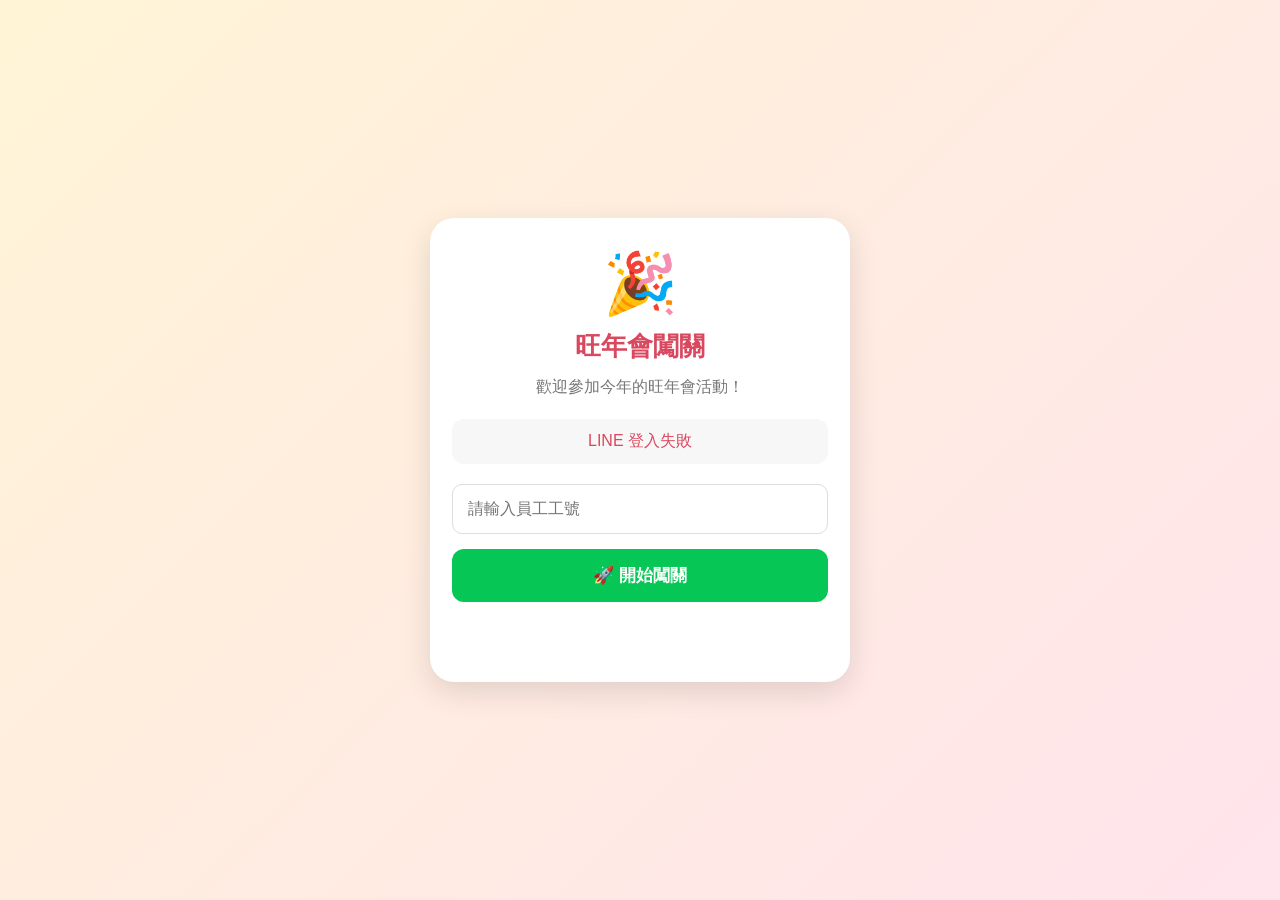
==== index.html @ 1a7ddd1b "Update index.html" ====
<!DOCTYPE html>
<html lang="zh-TW">

<head>

  <meta charset="UTF-8">

  <meta
    name="viewport"
    content="width=device-width, initial-scale=1.0"
  >

  <title>旺年會闖關</title>

  <script src="https://static.line-scdn.net/liff/edge/2/sdk.js"></script>

  <style>

    * {
      box-sizing: border-box;
    }

    body {

      margin: 0;

      font-family:
        -apple-system,
        BlinkMacSystemFont,
        "Noto Sans TC",
        Arial,
        sans-serif;

      background:
        linear-gradient(
          135deg,
          #fff4d6,
          #ffe4ec
        );

      min-height: 100vh;

      display: flex;

      justify-content: center;

      align-items: center;

      color: #333;
    }


    .container {

      width: 90%;

      max-width: 420px;

      background: white;

      border-radius: 24px;

      padding: 30px 22px;

      text-align: center;

      box-shadow:
        0 10px 30px
        rgba(0,0,0,0.12);
    }


    .logo {

      font-size: 60px;

      margin-bottom: 8px;
    }


    h1 {

      color: #d9485f;

      margin: 10px 0;

      font-size: 26px;
    }


    h2 {

      font-size: 20px;

      line-height: 1.5;
    }


    .subtitle {

      color: #777;

      margin-bottom: 20px;

      line-height: 1.6;
    }


    .user {

      background: #f7f7f7;

      padding: 12px;

      border-radius: 12px;

      margin-bottom: 20px;
    }


    input {

      width: 100%;

      padding: 15px;

      border: 1px solid #ddd;

      border-radius: 10px;

      font-size: 16px;

      margin-bottom: 15px;
    }


    button {

      width: 100%;

      padding: 15px;

      border: none;

      border-radius: 12px;

      background: #06c755;

      color: white;

      font-size: 17px;

      font-weight: bold;

      cursor: pointer;

      margin-bottom: 10px;

      transition: 0.15s;
    }


    button:active {

      transform: scale(0.97);
    }


    button:disabled {

      background: #aaa;

      cursor: not-allowed;
    }


    .secondary {

      background: #777;
    }


    .question-box {

      background: #f7f7f7;

      padding: 18px;

      border-radius: 15px;

      margin-bottom: 18px;
    }


    .question-number {

      color: #888;

      margin-bottom: 8px;
    }


    .message {

      min-height: 28px;

      margin-top: 12px;

      font-weight: bold;

      line-height: 1.5;
    }


    .success {

      color: #06a847;
    }


    .error {

      color: #d9485f;
    }


    /* =========================
       第 3 關：記憶配對
       ========================= */

    .memory-grid {

      display: grid;

      grid-template-columns:
        repeat(4, 1fr);

      gap: 10px;

      margin: 20px 0;
    }


    .memory-card {

      aspect-ratio: 1 / 1;

      padding: 0;

      margin: 0;

      background: #ff6b81;

      border-radius: 12px;

      font-size: 30px;

      display: flex;

      align-items: center;

      justify-content: center;

      min-height: 60px;
    }


    .memory-card.open {

      background: #fff4d6;

      color: #333;
    }


    .memory-card.matched {

      background: #06c755;

    }


    /* =========================
       第 4 關
       ========================= */

    .find-grid {

      display: grid;

      grid-template-columns:
        repeat(3, 1fr);

      gap: 10px;

      margin: 20px 0;
    }


    .find-item {

      background: #f7f7f7;

      color: #333;

      font-size: 34px;

      min-height: 75px;

      display: flex;

      align-items: center;

      justify-content: center;

      border: 2px solid #eee;
    }


    /* =========================
       第 5 關
       ========================= */

    .reaction-area {

      min-height: 220px;

      border-radius: 20px;

      background: #eee;

      display: flex;

      align-items: center;

      justify-content: center;

      margin: 20px 0;

      font-size: 36px;

      font-weight: bold;
    }


    .reaction-area.waiting {

      background: #ffe0e0;

      color: #d9485f;
    }


    .reaction-area.go {

      background: #c8ffd9;

      color: #06a847;

    }


    .small {

      font-size: 14px;

      color: #888;

    }

  </style>

</head>


<body>


<div
  class="container"
  id="app"
>

  <div class="logo">
    🎉
  </div>


  <h1>
    旺年會闖關
  </h1>


  <div class="subtitle">

    歡迎參加今年的旺年會活動！

  </div>


  <div
    class="user"
    id="userInfo"
  >

    LINE 登入中...

  </div>


  <input
    type="text"
    id="employeeNo"
    placeholder="請輸入員工工號"
  >


  <button
    onclick="startGame()"
  >

    🚀 開始闖關

  </button>


  <div
    class="message"
    id="message"
  ></div>

</div>



<script>


// ==================================================
// LINE LIFF
// ==================================================

const LIFF_ID =
  "2011685953-o8qvyQfR";



async function initLIFF() {

  try {

    // ==========================================
    // 1. 初始化 LIFF
    // ==========================================

    await liff.init({

      liffId: LIFF_ID

    });


    console.log("LIFF 初始化成功");


    // ==========================================
    // 2. 確認 LINE 是否登入
    // ==========================================

    if (!liff.isLoggedIn()) {

      console.log("尚未登入 LINE");

      liff.login();

      return;
    }


    console.log("LINE 已登入");


    // ==========================================
    // 3. 取得 LINE ID Token
    // ==========================================

    const idToken =
      liff.getIDToken();


    if (!idToken) {

      throw new Error(
        "無法取得 LINE ID Token"
      );

    }


    console.log(
      "LINE ID Token 已取得"
    );

    console.log(
      idToken
    );


    // ==========================================
    // 4. 取得 LINE Profile
    // ==========================================

    const profile =
      await liff.getProfile();


    document.getElementById(
      "userInfo"
    ).innerHTML =

      "你好，<strong>" +

      profile.displayName +

      "</strong> 👋";


    // ==========================================
    // 5. 暫存 LINE 基本資料
    // ==========================================

    sessionStorage.setItem(
      "lineDisplayName",
      profile.displayName
    );


    sessionStorage.setItem(
      "lineUserId",
      profile.userId
    );


    // ==========================================
    // 6. 呼叫後端 API 驗證 LINE ID Token
    // ==========================================

    //暫時註解
    //await verifyLineToken(
      //idToken
    //);
console.log(
  "LINE ID Token 已取得"
);

console.log(
  idToken
);

  } catch (error) {

    console.error(
      "LIFF 初始化失敗：",
      error
    );


    document.getElementById(
      "userInfo"
    ).innerHTML =

      `<span class="error">
        LINE 登入失敗
      </span>`;

  }

}
// ==================================================
// 驗證 LINE ID Token
// ==================================================

async function verifyLineToken(idToken) {

  try {

    console.log(
      "開始呼叫 WangNianHui API..."
    );


    const response =
      await fetch(
        "https://localhost:7086/api/auth/verify-line",
        {
          method: "POST",

          headers: {
            "Content-Type":
              "application/json"
          },

          body: JSON.stringify({

            idToken: idToken

          })

        }
      );


    const result =
      await response.json();


    console.log(
      "LINE 驗證 API 回應：",
      result
    );


    if (!response.ok) {

      throw new Error(
        result.message ||
        "LINE 驗證失敗"
      );

    }


    console.log(
      "LINE 驗證成功！"
    );


    console.log(
      "LINE User ID：",
      result.lineUserId
    );


    console.log(
      "LINE Name：",
      result.displayName
    );


    // 顯示驗證成功

    document.getElementById(
      "userInfo"
    ).innerHTML =

      "你好，<strong>" +

      (result.displayName || "使用者") +

      "</strong> 👋<br>" +

      `<span class="small">
        LINE 驗證成功
      </span>`;


    // 暫存後端驗證過的 LINE User ID

    sessionStorage.setItem(
      "lineUserId",
      result.lineUserId
    );


  } catch (error) {

    console.error(
      "LINE API 驗證失敗：",
      error
    );


    document.getElementById(
      "userInfo"
    ).innerHTML =

      `<span class="error">
        LINE 驗證失敗
        <br>
        ${error.message}
      </span>`;

  }

}




// ==================================================
// 開始遊戲
// ==================================================

function startGame() {


  const employeeNo =
    document
      .getElementById(
        "employeeNo"
      )
      .value
      .trim();


  const message =
    document.getElementById(
      "message"
    );


  if (!employeeNo) {

    message.innerHTML =

      `<span class="error">
        請先輸入員工工號
      </span>`;

    return;
  }


  sessionStorage.setItem(
    "employeeNo",
    employeeNo
  );


  // 從第 1 關開始

  showMission(1);

}



// ==================================================
// 關卡總入口
// ==================================================

function showMission(
  missionNumber
) {


  if (missionNumber === 1) {

    startMission1();

    return;
  }


  if (missionNumber === 2) {

    startMission2();

    return;
  }


  if (missionNumber === 3) {

    startMission3();

    return;
  }


  if (missionNumber === 4) {

    startMission4();

    return;
  }


  if (missionNumber === 5) {

    startMission5();

    return;
  }


  if (missionNumber === 6) {

    startMission6();

    return;
  }

}



// ==================================================
// 第 1 關
// 旺年會知識王
// ==================================================

let question1Index = 0;

let question1Correct = 0;


const mission1Questions = [

  {

    question:
      "公司的旺年會最重要的是什麼？",

    options: [

      "一起同樂",

      "一直工作",

      "提早下班"

    ],

    answer: 0

  },


  {

    question:
      "參加闖關活動時，最重要的是？",

    options: [

      "遵守活動規則",

      "直接跳關",

      "幫別人代答"

    ],

    answer: 0

  },


  {

    question:
      "完成 6 關之後，可以取得什麼？",

    options: [

      "抽獎資格",

      "公司股票",

      "一個月假期"

    ],

    answer: 0

  }

];



function startMission1() {


  question1Index = 0;

  question1Correct = 0;


  const container =
    document.getElementById(
      "app"
    );


  container.innerHTML = `

    <div class="logo">
      🎯
    </div>

    <h1>
      第 1 關｜旺年會知識王
    </h1>

    <div class="subtitle">

      3 題答對 2 題即可過關

    </div>

    <div id="questionArea"></div>

  `;


  showQuestion1();

}



function showQuestion1() {


  const q =
    mission1Questions[
      question1Index
    ];


  const area =
    document.getElementById(
      "questionArea"
    );


  area.innerHTML = `

    <div class="question-box">

      <div class="question-number">

        第
        ${question1Index + 1}
        / 3 題

      </div>

      <h2>
        ${q.question}
      </h2>

    </div>


    ${q.options.map(
      (option, index) => `

        <button
          onclick="
            answerQuestion1(${index})
          "
        >

          ${option}

        </button>

      `
    ).join("")}


    <div
      id="answerMessage"
      class="message"
    ></div>

  `;

}



function answerQuestion1(
  selected
) {


  const q =
    mission1Questions[
      question1Index
    ];


  const message =
    document.getElementById(
      "answerMessage"
    );


  const buttons =
    document.querySelectorAll(
      "#questionArea button"
    );


  buttons.forEach(
    button => {

      button.disabled = true;

    }
  );


  if (
    selected === q.answer
  ) {

    question1Correct++;


    message.innerHTML =

      `<span class="success">
        ✅ 答對了！
      </span>`;

  } else {

    message.innerHTML =

      `<span class="error">
        ❌ 答錯了！
      </span>`;

  }


  setTimeout(() => {


    question1Index++;


    if (
      question1Index >=
      mission1Questions.length
    ) {

      finishMission1();

    } else {

      showQuestion1();

    }


  }, 700);

}



function finishMission1() {


  const container =
    document.getElementById(
      "app"
    );


  if (
    question1Correct >= 2
  ) {


    container.innerHTML = `

      <div class="logo">
        🎉
      </div>

      <h1>
        第 1 關完成！
      </h1>

      <p>

        答對
        ${question1Correct}
        / 3 題

      </p>


      <button
        onclick="showMission(2)"
      >

        ▶️ 前往第 2 關

      </button>

    `;


  } else {


    container.innerHTML = `

      <div class="logo">
        💪
      </div>

      <h1>
        再試一次！
      </h1>

      <p>

        答對至少 2 題才能過關。

      </p>


      <button
        onclick="startMission1()"
      >

        🔄 重新挑戰

      </button>

    `;

  }

}



// ==================================================
// 第 2 關
// 猜數字
// ==================================================

let mission2Number = 0;

let mission2Attempts = 0;



function startMission2() {


  mission2Number =
    Math.floor(
      Math.random() * 10
    ) + 1;


  mission2Attempts = 0;


  renderMission2();

}



function renderMission2() {


  const container =
    document.getElementById(
      "app"
    );


  container.innerHTML = `

    <div class="logo">
      🎲
    </div>

    <h1>
      第 2 關｜幸運猜數字
    </h1>


    <div class="subtitle">

      猜出 1～10 的幸運數字

      <br>

      你有 3 次機會

    </div>


    <input
      type="number"
      id="guessNumber"
      min="1"
      max="10"
      placeholder="請輸入 1～10"
    >


    <button
      onclick="checkMission2()"
    >

      🎯 猜！

    </button>


    <div
      id="mission2Message"
      class="message"
    ></div>


    <p>

      剩餘機會：

      ${3 - mission2Attempts}

    </p>

  `;

}



function checkMission2() {


  const input =
    document.getElementById(
      "guessNumber"
    );


  const guess =
    Number(input.value);


  const message =
    document.getElementById(
      "mission2Message"
    );


  if (
    !Number.isInteger(guess) ||
    guess < 1 ||
    guess > 10
  ) {

    message.innerText =
      "請輸入 1～10 的整數";

    return;

  }


  mission2Attempts++;


  if (
    guess === mission2Number
  ) {

    showMission2Success();

    return;

  }


  if (
    mission2Attempts >= 3
  ) {

    showMission2Failed();

    return;

  }


  if (
    guess < mission2Number
  ) {

    message.innerText =
      "⬆️ 太小了，再試一次！";

  } else {

    message.innerText =
      "⬇️ 太大了，再試一次！";

  }


  setTimeout(() => {

    renderMission2();

  }, 700);

}



function showMission2Success() {


  const container =
    document.getElementById(
      "app"
    );


  container.innerHTML = `

    <div class="logo">
      🎉
    </div>

    <h1>
      第 2 關完成！
    </h1>

    <p>
      你猜中了幸運數字！
    </p>


    <button
      onclick="showMission(3)"
    >

      ▶️ 前往第 3 關

    </button>

  `;

}



function showMission2Failed() {


  const container =
    document.getElementById(
      "app"
    );


  container.innerHTML = `

    <div class="logo">
      😅
    </div>

    <h1>
      差一點！

    </h1>

    <p>
      這次沒有猜中。
    </p>


    <button
      onclick="startMission2()"
    >

      🔄 再挑戰一次

    </button>

  `;

}



// ==================================================
// 第 3 關
// 記憶配對
// ==================================================

let memoryCards = [];

let memoryFirst = null;

let memorySecond = null;

let memoryLock = false;

let memoryMatched = 0;



function startMission3() {


  const symbols = [

    "🍎",
    "🍎",

    "🍊",
    "🍊",

    "🍇",
    "🍇",

    "🍉",
    "🍉"

  ];


  memoryCards =
    symbols
      .map(
        (symbol, index) => ({

          id: index,

          symbol: symbol,

          open: false,

          matched: false

        })
      );


  memoryCards.sort(
    () =>
      Math.random() - 0.5
  );


  memoryFirst = null;

  memorySecond = null;

  memoryLock = false;

  memoryMatched = 0;


  renderMission3();

}



function renderMission3() {


  const container =
    document.getElementById(
      "app"
    );


  container.innerHTML = `

    <div class="logo">
      🧠
    </div>

    <h1>
      第 3 關｜記憶配對
    </h1>


    <div class="subtitle">

      找出 4 組相同圖案

    </div>


    <div class="memory-grid">

      ${memoryCards.map(
        (card, index) => `

          <button

            class="
              memory-card
              ${
                card.open
                  ? "open"
                  : ""
              }
              ${
                card.matched
                  ? "matched"
                  : ""
              }
            "

            onclick="
              flipMemoryCard(
                ${index}
              )
            "

          >

            ${
              card.open ||
              card.matched
                ? card.symbol
                : "❓"
            }

          </button>

        `
      ).join("")}

    </div>


    <div class="message">

      已完成：

      ${memoryMatched}
      / 4 組

    </div>

  `;

}



function flipMemoryCard(
  index
) {


  if (memoryLock) {

    return;

  }


  const card =
    memoryCards[index];


  if (
    card.open ||
    card.matched
  ) {

    return;

  }


  card.open = true;


  if (
    memoryFirst === null
  ) {

    memoryFirst = index;

    renderMission3();

    return;

  }


  memorySecond = index;

  memoryLock = true;

  renderMission3();


  const first =
    memoryCards[
      memoryFirst
    ];


  const second =
    memoryCards[
      memorySecond
    ];


  setTimeout(() => {


    if (
      first.symbol ===
      second.symbol
    ) {


      first.matched = true;

      second.matched = true;

      memoryMatched++;


    } else {


      first.open = false;

      second.open = false;

    }


    memoryFirst = null;

    memorySecond = null;

    memoryLock = false;


    if (
      memoryMatched >= 4
    ) {

      finishMission3();

    } else {

      renderMission3();

    }


  }, 700);

}



function finishMission3() {


  const container =
    document.getElementById(
      "app"
    );


  container.innerHTML = `

    <div class="logo">
      🎉
    </div>

    <h1>
      第 3 關完成！
    </h1>

    <p>
      記憶力不錯！
    </p>


    <button
      onclick="showMission(4)"
    >

      ▶️ 前往第 4 關

    </button>

  `;

}



// ==================================================
// 第 4 關
// 找不同
// ==================================================

function startMission4() {


  const correctIndex =
    Math.floor(
      Math.random() * 9
    );


  window.mission4Correct =
    correctIndex;


  const container =
    document.getElementById(
      "app"
    );


  container.innerHTML = `

    <div class="logo">
      🔍
    </div>

    <h1>
      第 4 關｜找不同
    </h1>


    <div class="subtitle">

      找出唯一不同的圖案

    </div>


    <div class="find-grid">

      ${Array.from(
        { length: 9 },
        (_, index) => `

          <button

            class="find-item"

            onclick="
              checkMission4(
                ${index}
              )
            "

          >

            ${
              index ===
              correctIndex
                ? "🍊"
                : "🍎"
            }

          </button>

        `
      ).join("")}

    </div>


    <div
      id="mission4Message"
      class="message"
    ></div>

  `;

}



function checkMission4(
  selected
) {


  const message =
    document.getElementById(
      "mission4Message"
    );


  if (
    selected ===
    window.mission4Correct
  ) {


    message.innerHTML =

      `<span class="success">
        🎉 找到了！
      </span>`;


    setTimeout(() => {

      finishMission4();

    }, 700);


  } else {


    message.innerHTML =

      `<span class="error">
        ❌ 不是這個，再找找看！
      </span>`;

  }

}



function finishMission4() {


  const container =
    document.getElementById(
      "app"
    );


  container.innerHTML = `

    <div class="logo">
      🎉
    </div>

    <h1>
      第 4 關完成！
    </h1>

    <p>
      你的眼力很厲害！
    </p>


    <button
      onclick="showMission(5)"
    >

      ▶️ 前往第 5 關

    </button>

  `;

}



// ==================================================
// 第 5 關
// 反應力挑戰
// ==================================================

let reactionTimer = null;

let reactionStartTime = 0;

let reactionCanClick = false;



function startMission5() {


  reactionCanClick = false;

  reactionStartTime = 0;


  const container =
    document.getElementById(
      "app"
    );


  container.innerHTML = `

    <div class="logo">
      ⚡
    </div>

    <h1>
      第 5 關｜反應力挑戰
    </h1>


    <div class="subtitle">

      等待畫面變成 GO

      <br>

      然後立刻按下按鈕！

    </div>


    <div
      id="reactionArea"
      class="reaction-area waiting"
    >

      WAIT...

    </div>


    <button
      id="reactionButton"
      onclick="reactionClick()"
    >

      等待 GO

    </button>


    <div
      id="reactionMessage"
      class="message"
    ></div>

  `;


  // 隨機等待 2～5 秒

  const delay =
    2000 +
    Math.random() * 3000;


  reactionTimer =
    setTimeout(() => {


      reactionCanClick =
        true;


      reactionStartTime =
        performance.now();


      const area =
        document.getElementById(
          "reactionArea"
        );


      const button =
        document.getElementById(
          "reactionButton"
        );


      area.className =
        "reaction-area go";


      area.innerText =
        "GO!";


      button.innerText =
        "⚡ 快按！";


    }, delay);

}



function reactionClick() {


  const message =
    document.getElementById(
      "reactionMessage"
    );


  // 太早按

  if (!reactionCanClick) {


    clearTimeout(
      reactionTimer
    );


    message.innerHTML =

      `<span class="error">
        ❌ 太早了！重新挑戰。
      </span>`;


    setTimeout(() => {

      startMission5();

    }, 800);


    return;

  }


  const reactionTime =
    Math.round(
      performance.now() -
      reactionStartTime
    );


  reactionCanClick = false;


  if (
    reactionTime <= 1000
  ) {


    showMission5Success(
      reactionTime
    );


  } else {


    const message =
      document.getElementById(
        "reactionMessage"
      );


    message.innerHTML =

      `<span class="error">
        ${reactionTime} ms
        <br>
        再快一點！
      </span>`;


    setTimeout(() => {

      startMission5();

    }, 1200);

  }

}



function showMission5Success(
  time
) {


  const container =
    document.getElementById(
      "app"
    );


  container.innerHTML = `

    <div class="logo">
      ⚡
    </div>

    <h1>
      第 5 關完成！
    </h1>

    <p>

      你的反應時間：

      <strong>
        ${time} ms
      </strong>

    </p>


    <button
      onclick="showMission(6)"
    >

      ▶️ 前往第 6 關

    </button>

  `;

}



// ==================================================
// 第 6 關
// 最終挑戰
// ==================================================

let question6Index = 0;

let question6Correct = 0;


const mission6Questions = [

  {

    question:
      "旺年會闖關共有幾關？",

    options: [

      "4 關",

      "5 關",

      "6 關"

    ],

    answer: 2

  },


  {

    question:
      "闖關時應該遵守什麼？",

    options: [

      "活動規則",

      "自己訂規則",

      "跳過所有關卡"

    ],

    answer: 0

  },


  {

    question:
      "第 3 關主要考驗什麼？",

    options: [

      "記憶力",

      "跑步速度",

      "唱歌"

    ],

    answer: 0

  },


  {

    question:
      "第 5 關主要考驗什麼？",

    options: [

      "反應速度",

      "數學",

      "畫畫"

    ],

    answer: 0

  },


  {

    question:
      "完成全部 6 關後可以取得什麼？",

    options: [

      "抽獎資格",

      "直接放假",

      "公司股票"

    ],

    answer: 0

  }

];



function startMission6() {


  question6Index = 0;

  question6Correct = 0;


  const container =
    document.getElementById(
      "app"
    );


  container.innerHTML = `

    <div class="logo">
      🏆
    </div>

    <h1>
      第 6 關｜最終挑戰
    </h1>


    <div class="subtitle">

      5 題答對 3 題即可完成全部闖關！

    </div>


    <div id="question6Area"></div>

  `;


  showQuestion6();

}



function showQuestion6() {


  const q =
    mission6Questions[
      question6Index
    ];


  const area =
    document.getElementById(
      "question6Area"
    );


  area.innerHTML = `

    <div class="question-box">

      <div class="question-number">

        第
        ${question6Index + 1}
        / 5 題

      </div>


      <h2>
        ${q.question}
      </h2>

    </div>


    ${q.options.map(
      (option, index) => `

        <button
          onclick="
            answerQuestion6(
              ${index}
            )
          "
        >

          ${option}

        </button>

      `
    ).join("")}


    <div
      id="question6Message"
      class="message"
    ></div>

  `;

}



function answerQuestion6(
  selected
) {


  const q =
    mission6Questions[
      question6Index
    ];


  const message =
    document.getElementById(
      "question6Message"
    );


  const buttons =
    document.querySelectorAll(
      "#question6Area button"
    );


  buttons.forEach(
    button => {

      button.disabled = true;

    }
  );


  if (
    selected === q.answer
  ) {


    question6Correct++;


    message.innerHTML =

      `<span class="success">
        ✅ 答對了！
      </span>`;


  } else {


    message.innerHTML =

      `<span class="error">
        ❌ 答錯了！
      </span>`;

  }


  setTimeout(() => {


    question6Index++;


    if (
      question6Index >=
      mission6Questions.length
    ) {

      finishMission6();

    } else {

      showQuestion6();

    }


  }, 700);

}



function finishMission6() {


  const container =
    document.getElementById(
      "app"
    );


  if (
    question6Correct >= 3
  ) {


    showCompleted();


  } else {


    container.innerHTML = `

      <div class="logo">
        💪
      </div>

      <h1>
        最後一關差一點！
      </h1>


      <p>

        答對

        ${question6Correct}

        / 5 題

      </p>


      <p>

        需要答對至少 3 題才能完成。

      </p>


      <button
        onclick="startMission6()"
      >

        🔄 重新挑戰第 6 關

      </button>

    `;

  }

}



// ==================================================
// 全部完成
// ==================================================

function showCompleted() {


  const employeeNo =
    sessionStorage.getItem(
      "employeeNo"
    );


  const displayName =
    sessionStorage.getItem(
      "lineDisplayName"
    );


  const container =
    document.getElementById(
      "app"
    );


  container.innerHTML = `

    <div class="logo">
      🎊
    </div>


    <h1>
      恭喜完成全部闖關！
    </h1>


    <div class="subtitle">

      ${displayName || ""}

      <br>

      工號：
      ${employeeNo || ""}

    </div>


    <div class="user">

      🏆

      <br>

      <strong>
        你已完成 6 關！
      </strong>

      <br><br>

      🎉 恭喜取得抽獎資格！

    </div>


    <p class="small">

      請依現場工作人員指示
      進行後續抽獎。

    </p>

  `;

}



// ==================================================
// 啟動 LIFF
// ==================================================

initLIFF();

</script>


</body>

</html>
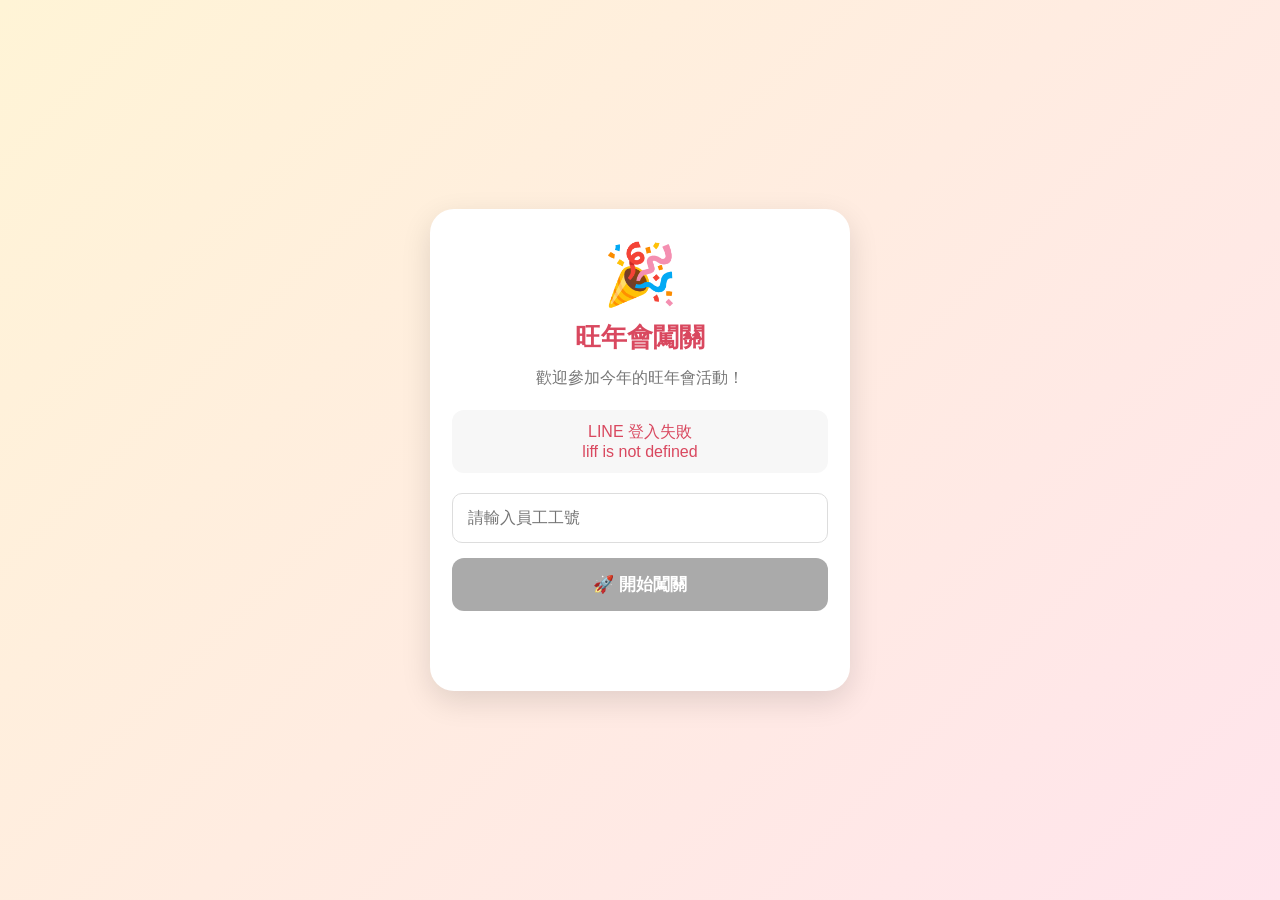
==== commit a977d1d4: "Update index.html" ====
--- a/index.html
+++ b/index.html
@@ -3,2609 +3,1410 @@
 
 <head>
 
-  <meta charset="UTF-8">
-
-  <meta
+<meta charset="UTF-8">
+
+<meta
     name="viewport"
     content="width=device-width, initial-scale=1.0"
-  >
-
-  <title>旺年會闖關</title>
-
-  <script src="https://static.line-scdn.net/liff/edge/2/sdk.js"></script>
-
-  <style>
-
-    * {
-      box-sizing: border-box;
-    }
-
-    body {
-
-      margin: 0;
-
-      font-family:
+>
+
+<title>旺年會闖關</title>
+
+<script src="https://static.line-scdn.net/liff/edge/2/sdk.js"></script>
+
+<style>
+
+* {
+    box-sizing: border-box;
+}
+
+body {
+
+    margin: 0;
+
+    font-family:
         -apple-system,
         BlinkMacSystemFont,
         "Noto Sans TC",
         Arial,
         sans-serif;
 
-      background:
+    background:
         linear-gradient(
-          135deg,
-          #fff4d6,
-          #ffe4ec
-        );
-
-      min-height: 100vh;
-
-      display: flex;
-
-      justify-content: center;
-
-      align-items: center;
-
-      color: #333;
-    }
-
-
-    .container {
-
-      width: 90%;
-
-      max-width: 420px;
-
-      background: white;
-
-      border-radius: 24px;
-
-      padding: 30px 22px;
-
-      text-align: center;
-
-      box-shadow:
+            135deg,
+            #fff4d6,
+            #ffe4ec
+        );
+
+    min-height: 100vh;
+
+    display: flex;
+
+    justify-content: center;
+
+    align-items: center;
+
+    color: #333;
+}
+
+
+.container {
+
+    width: 90%;
+
+    max-width: 420px;
+
+    background: white;
+
+    border-radius: 24px;
+
+    padding: 30px 22px;
+
+    text-align: center;
+
+    box-shadow:
         0 10px 30px
         rgba(0,0,0,0.12);
+}
+
+
+.logo {
+
+    font-size: 60px;
+
+    margin-bottom: 8px;
+}
+
+
+h1 {
+
+    color: #d9485f;
+
+    margin: 10px 0;
+
+    font-size: 26px;
+}
+
+
+h2 {
+
+    font-size: 20px;
+
+    line-height: 1.5;
+}
+
+
+.subtitle {
+
+    color: #777;
+
+    margin-bottom: 20px;
+
+    line-height: 1.6;
+}
+
+
+.user {
+
+    background: #f7f7f7;
+
+    padding: 12px;
+
+    border-radius: 12px;
+
+    margin-bottom: 20px;
+}
+
+
+input {
+
+    width: 100%;
+
+    padding: 15px;
+
+    border: 1px solid #ddd;
+
+    border-radius: 10px;
+
+    font-size: 16px;
+
+    margin-bottom: 15px;
+}
+
+
+button {
+
+    width: 100%;
+
+    padding: 15px;
+
+    border: none;
+
+    border-radius: 12px;
+
+    background: #06c755;
+
+    color: white;
+
+    font-size: 17px;
+
+    font-weight: bold;
+
+    cursor: pointer;
+
+    margin-bottom: 10px;
+}
+
+
+button:active {
+
+    transform: scale(0.97);
+}
+
+
+button:disabled {
+
+    background: #aaa;
+
+    cursor: not-allowed;
+}
+
+
+.secondary {
+
+    background: #777;
+}
+
+
+.question-box {
+
+    background: #f7f7f7;
+
+    padding: 18px;
+
+    border-radius: 15px;
+
+    margin-bottom: 18px;
+}
+
+
+.question-number {
+
+    color: #888;
+
+    margin-bottom: 8px;
+}
+
+
+.message {
+
+    min-height: 28px;
+
+    margin-top: 12px;
+
+    font-weight: bold;
+
+    line-height: 1.5;
+}
+
+
+.success {
+
+    color: #06a847;
+}
+
+
+.error {
+
+    color: #d9485f;
+}
+
+
+.memory-grid {
+
+    display: grid;
+
+    grid-template-columns:
+        repeat(4, 1fr);
+
+    gap: 10px;
+
+    margin: 20px 0;
+}
+
+
+.memory-card {
+
+    aspect-ratio: 1 / 1;
+
+    padding: 0;
+
+    margin: 0;
+
+    background: #ff6b81;
+
+    border-radius: 12px;
+
+    font-size: 30px;
+
+    display: flex;
+
+    align-items: center;
+
+    justify-content: center;
+}
+
+
+.memory-card.open {
+
+    background: #fff4d6;
+
+    color: #333;
+}
+
+
+.memory-card.matched {
+
+    background: #06c755;
+}
+
+
+.find-grid {
+
+    display: grid;
+
+    grid-template-columns:
+        repeat(3, 1fr);
+
+    gap: 10px;
+
+    margin: 20px 0;
+}
+
+
+.find-item {
+
+    background: #f7f7f7;
+
+    color: #333;
+
+    font-size: 34px;
+
+    min-height: 75px;
+
+    display: flex;
+
+    align-items: center;
+
+    justify-content: center;
+
+    border: 2px solid #eee;
+}
+
+
+.reaction-area {
+
+    min-height: 220px;
+
+    border-radius: 20px;
+
+    background: #eee;
+
+    display: flex;
+
+    align-items: center;
+
+    justify-content: center;
+
+    margin: 20px 0;
+
+    font-size: 36px;
+
+    font-weight: bold;
+}
+
+
+.reaction-area.waiting {
+
+    background: #ffe0e0;
+
+    color: #d9485f;
+}
+
+
+.reaction-area.go {
+
+    background: #c8ffd9;
+
+    color: #06a847;
+}
+
+
+.mission-list {
+
+    text-align: left;
+
+    margin: 20px 0;
+}
+
+
+.mission-row {
+
+    padding: 12px;
+
+    margin-bottom: 8px;
+
+    border-radius: 10px;
+
+    background: #f7f7f7;
+}
+
+
+.mission-row.done {
+
+    background: #d9ffe5;
+
+    color: #07883e;
+
+    font-weight: bold;
+}
+
+
+.lottery {
+
+    background:
+        linear-gradient(
+            135deg,
+            #fff4d6,
+            #ffe1e8
+        );
+
+    padding: 20px;
+
+    border-radius: 18px;
+
+    margin: 20px 0;
+}
+
+
+.small {
+
+    font-size: 14px;
+
+    color: #888;
+}
+
+</style>
+
+</head>
+
+
+<body>
+
+<div
+    class="container"
+    id="app"
+>
+
+    <div class="logo">
+        🎉
+    </div>
+
+    <h1>
+        旺年會闖關
+    </h1>
+
+    <div class="subtitle">
+        歡迎參加今年的旺年會活動！
+    </div>
+
+    <div
+        class="user"
+        id="userInfo"
+    >
+        LINE 登入中...
+    </div>
+
+    <input
+        type="text"
+        id="employeeNo"
+        placeholder="請輸入員工工號"
+    >
+
+    <button
+        id="startButton"
+        onclick="registerAndStart()"
+        disabled
+    >
+        🚀 開始闖關
+    </button>
+
+    <div
+        class="message"
+        id="message"
+    ></div>
+
+</div>
+
+
+<script>
+
+// ==================================================
+// 基本設定
+// ==================================================
+
+const LIFF_ID =
+    "2011685953-o8qvyQfR";
+
+
+// ⚠️ 改成你的正式 API 網址
+
+const API_BASE =
+    "https://localhost:7086";
+
+
+// ==================================================
+// 全域資料
+// ==================================================
+
+let currentIdToken = "";
+
+let currentLineUserId = "";
+
+let currentDisplayName = "";
+
+let currentEmployeeNo = "";
+
+
+// ==================================================
+// 六關 Token
+// ==================================================
+
+const missionTokens = {
+
+    M01:
+        "8f4d9c7a2e6b1a5d9c3f7e8b2a6d4c91",
+
+    M02:
+        "b7e3a91c5d8f2a6e4c9b1d7f3e5a8c62",
+
+    M03:
+        "d2f8a6c1e9b4d7a3f5c8e2b6a1d9f473",
+
+    M04:
+        "a9c3e7f2b6d1a8c4e5f9b3d7a2c6e814",
+
+    M05:
+        "e6b2d9a4c7f1e8a3d5c9b6f2a7e4c831",
+
+    M06:
+        "c5a8e2d7f3b9c1a6e4d8f2b7c6a9e315"
+};
+
+
+// ==================================================
+// LIFF 初始化
+// ==================================================
+
+async function initLIFF() {
+
+    try {
+
+        await liff.init({
+            liffId: LIFF_ID
+        });
+
+
+        if (!liff.isLoggedIn()) {
+
+            liff.login();
+
+            return;
+        }
+
+
+        const idToken =
+            liff.getIDToken();
+
+
+        if (!idToken) {
+
+            throw new Error(
+                "無法取得 LINE ID Token"
+            );
+        }
+
+
+        currentIdToken =
+            idToken;
+
+
+        const profile =
+            await liff.getProfile();
+
+
+        currentLineUserId =
+            profile.userId;
+
+
+        currentDisplayName =
+            profile.displayName;
+
+
+        sessionStorage.setItem(
+            "lineDisplayName",
+            profile.displayName
+        );
+
+
+        sessionStorage.setItem(
+            "lineUserId",
+            profile.userId
+        );
+
+
+        document.getElementById(
+            "userInfo"
+        ).innerHTML =
+
+            "你好，<strong>" +
+            escapeHtml(
+                profile.displayName
+            ) +
+            "</strong> 👋<br>" +
+
+            `<span class="small">
+                LINE 登入成功
+            </span>`;
+
+
+        document.getElementById(
+            "startButton"
+        ).disabled = false;
+
+
+        // 嘗試恢復工號
+
+        const savedEmployeeNo =
+            sessionStorage.getItem(
+                "employeeNo"
+            );
+
+
+        if (savedEmployeeNo) {
+
+            document.getElementById(
+                "employeeNo"
+            ).value =
+                savedEmployeeNo;
+
+        }
+
     }
-
-
-    .logo {
-
-      font-size: 60px;
-
-      margin-bottom: 8px;
+    catch (error) {
+
+        console.error(error);
+
+        document.getElementById(
+            "userInfo"
+        ).innerHTML =
+
+            `<span class="error">
+                LINE 登入失敗
+                <br>
+                ${escapeHtml(
+                    error.message
+                )}
+            </span>`;
     }
-
-
-    h1 {
-
-      color: #d9485f;
-
-      margin: 10px 0;
-
-      font-size: 26px;
+}
+
+
+// ==================================================
+// LINE + 工號註冊
+// ==================================================
+
+async function registerAndStart() {
+
+    const employeeNo =
+        document
+            .getElementById(
+                "employeeNo"
+            )
+            .value
+            .trim();
+
+
+    const message =
+        document.getElementById(
+            "message"
+        );
+
+
+    if (!employeeNo) {
+
+        message.innerHTML =
+
+            `<span class="error">
+                請先輸入員工工號
+            </span>`;
+
+        return;
     }
 
 
-    h2 {
-
-      font-size: 20px;
-
-      line-height: 1.5;
+    if (!currentIdToken) {
+
+        message.innerHTML =
+
+            `<span class="error">
+                LINE 尚未完成登入
+            </span>`;
+
+        return;
     }
 
 
-    .subtitle {
-
-      color: #777;
-
-      margin-bottom: 20px;
-
-      line-height: 1.6;
+    const button =
+        document.getElementById(
+            "startButton"
+        );
+
+
+    button.disabled = true;
+
+    button.innerText =
+        "登入中...";
+
+
+    try {
+
+        const response =
+            await fetch(
+                `${API_BASE}/api/auth/register`,
+                {
+                    method: "POST",
+
+                    headers: {
+                        "Content-Type":
+                            "application/json"
+                    },
+
+                    body:
+                        JSON.stringify({
+
+                            idToken:
+                                currentIdToken,
+
+                            employeeNo:
+                                employeeNo
+
+                        })
+                }
+            );
+
+
+        const result =
+            await response.json();
+
+
+        if (!response.ok) {
+
+            throw new Error(
+                result.message ||
+                "登入失敗"
+            );
+        }
+
+
+        currentEmployeeNo =
+            result.employeeNo;
+
+
+        currentLineUserId =
+            result.lineUserId;
+
+
+        currentDisplayName =
+            result.displayName;
+
+
+        sessionStorage.setItem(
+            "employeeNo",
+            result.employeeNo
+        );
+
+
+        sessionStorage.setItem(
+            "lineUserId",
+            result.lineUserId
+        );
+
+
+        sessionStorage.setItem(
+            "lineDisplayName",
+            result.displayName || ""
+        );
+
+
+        await loadProgress();
+
     }
-
-
-    .user {
-
-      background: #f7f7f7;
-
-      padding: 12px;
-
-      border-radius: 12px;
-
-      margin-bottom: 20px;
+    catch (error) {
+
+        console.error(error);
+
+
+        message.innerHTML =
+
+            `<span class="error">
+                ${escapeHtml(
+                    error.message
+                )}
+            </span>`;
+
+
+        button.disabled = false;
+
+        button.innerText =
+            "🚀 開始闖關";
     }
-
-
-    input {
-
-      width: 100%;
-
-      padding: 15px;
-
-      border: 1px solid #ddd;
-
-      border-radius: 10px;
-
-      font-size: 16px;
-
-      margin-bottom: 15px;
+}
+
+
+// ==================================================
+// 查詢進度
+// ==================================================
+
+async function loadProgress() {
+
+    currentLineUserId =
+        sessionStorage.getItem(
+            "lineUserId"
+        );
+
+
+    currentEmployeeNo =
+        sessionStorage.getItem(
+            "employeeNo"
+        );
+
+
+    const response =
+        await fetch(
+            `${API_BASE}/api/game/progress` +
+
+            `?lineUserId=${encodeURIComponent(
+                currentLineUserId
+            )}` +
+
+            `&employeeNo=${encodeURIComponent(
+                currentEmployeeNo
+            )}`
+        );
+
+
+    const result =
+        await response.json();
+
+
+    if (!response.ok) {
+
+        throw new Error(
+            result.message ||
+            "無法取得闖關進度"
+        );
     }
 
 
-    button {
-
-      width: 100%;
-
-      padding: 15px;
-
-      border: none;
-
-      border-radius: 12px;
-
-      background: #06c755;
-
-      color: white;
-
-      font-size: 17px;
-
-      font-weight: bold;
-
-      cursor: pointer;
-
-      margin-bottom: 10px;
-
-      transition: 0.15s;
+    showMissionBoard(
+        result
+    );
+}
+
+
+// ==================================================
+// 關卡首頁
+// ==================================================
+
+function showMissionBoard(
+    progress
+) {
+
+    const container =
+        document.getElementById(
+            "app"
+        );
+
+
+    container.innerHTML = `
+
+        <div class="logo">
+            🎯
+        </div>
+
+        <h1>
+            旺年會闖關
+        </h1>
+
+        <div class="subtitle">
+
+            ${escapeHtml(
+                progress.participant.displayName ||
+                ""
+            )}
+
+            <br>
+
+            工號：
+            ${escapeHtml(
+                progress.participant.employeeNo
+            )}
+
+        </div>
+
+
+        <div class="mission-list">
+
+            ${progress.missions.map(
+                mission => `
+
+                    <div
+                        class="
+                            mission-row
+                            ${
+                                mission.completed
+                                    ? "done"
+                                    : ""
+                            }
+                        "
+                    >
+
+                        ${
+                            mission.completed
+                                ? "✅"
+                                : "⬜"
+                        }
+
+                        ${mission.code}
+
+                        ${
+                            mission.completed
+                                ? " 已完成"
+                                : " 尚未完成"
+                        }
+
+                    </div>
+
+                `
+            ).join("")}
+
+        </div>
+
+
+        <p>
+
+            已完成：
+
+            <strong>
+                ${progress.completedCount}
+                /
+                ${progress.totalMissions}
+            </strong>
+
+        </p>
+
+
+        ${
+            progress.allCompleted
+                ? `
+
+                    <button
+                        onclick="
+                            showLotterySubmit()
+                        "
+                    >
+                        🎟️ 送出抽獎資料
+                    </button>
+
+                `
+                : `
+
+                    <p class="small">
+
+                        請掃描現場各關卡
+                        QR Code 完成闖關。
+
+                    </p>
+
+                `
+        }
+
+
+        <div
+            id="message"
+            class="message"
+        ></div>
+
+    `;
+}
+
+
+// ==================================================
+// 完成關卡
+// ==================================================
+
+async function completeMission(
+    missionCode
+) {
+
+    try {
+
+        const lineUserId =
+            sessionStorage.getItem(
+                "lineUserId"
+            );
+
+
+        const employeeNo =
+            sessionStorage.getItem(
+                "employeeNo"
+            );
+
+
+        const response =
+            await fetch(
+                `${API_BASE}/api/game/complete-mission`,
+                {
+                    method: "POST",
+
+                    headers: {
+                        "Content-Type":
+                            "application/json"
+                    },
+
+                    body:
+                        JSON.stringify({
+
+                            lineUserId:
+                                lineUserId,
+
+                            employeeNo:
+                                employeeNo,
+
+                            missionCode:
+                                missionCode,
+
+                            missionToken:
+                                missionTokens[
+                                    missionCode
+                                ]
+
+                        })
+                }
+            );
+
+
+        const result =
+            await response.json();
+
+
+        if (!response.ok) {
+
+            throw new Error(
+                result.message ||
+                "關卡驗證失敗"
+            );
+        }
+
+
+        showMissionSuccess(
+            result
+        );
+
     }
-
-
-    button:active {
-
-      transform: scale(0.97);
+    catch (error) {
+
+        showError(
+            error.message
+        );
     }
-
-
-    button:disabled {
-
-      background: #aaa;
-
-      cursor: not-allowed;
+}
+
+
+// ==================================================
+// 關卡完成畫面
+// ==================================================
+
+function showMissionSuccess(
+    result
+) {
+
+    const container =
+        document.getElementById(
+            "app"
+        );
+
+
+    container.innerHTML = `
+
+        <div class="logo">
+            🎉
+        </div>
+
+        <h1>
+            闖關成功！
+        </h1>
+
+        <div class="lottery">
+
+            <strong>
+                ${result.missionCode}
+            </strong>
+
+            <br><br>
+
+            ${
+                result.message
+            }
+
+            <br><br>
+
+            已完成：
+
+            <strong>
+                ${result.completedCount}
+                /
+                ${result.totalMissions}
+            </strong>
+
+        </div>
+
+
+        <button
+            onclick="loadProgress()"
+        >
+            ▶️ 查看闖關進度
+        </button>
+
+    `;
+}
+
+
+// ==================================================
+// 抽獎送出確認
+// ==================================================
+
+function showLotterySubmit() {
+
+    const container =
+        document.getElementById(
+            "app"
+        );
+
+
+    container.innerHTML = `
+
+        <div class="logo">
+            🏆
+        </div>
+
+        <h1>
+            六關全部完成！
+        </h1>
+
+        <div class="lottery">
+
+            🎊 恭喜完成全部六關！
+
+            <br><br>
+
+            姓名：
+
+            <strong>
+                ${escapeHtml(
+                    currentDisplayName
+                )}
+            </strong>
+
+            <br>
+
+            工號：
+
+            <strong>
+                ${escapeHtml(
+                    currentEmployeeNo
+                )}
+            </strong>
+
+            <br><br>
+
+            確認要送出抽獎資料嗎？
+
+        </div>
+
+
+        <button
+            onclick="submitLottery()"
+        >
+            🎟️ 確認送出抽獎資料
+        </button>
+
+
+        <button
+            class="secondary"
+            onclick="loadProgress()"
+        >
+            返回
+        </button>
+
+
+        <div
+            id="message"
+            class="message"
+        ></div>
+
+    `;
+}
+
+
+// ==================================================
+// 送出抽獎
+// ==================================================
+
+async function submitLottery() {
+
+    const button =
+        event.target;
+
+
+    button.disabled = true;
+
+    button.innerText =
+        "資料上傳中...";
+
+
+    try {
+
+        const lineUserId =
+            sessionStorage.getItem(
+                "lineUserId"
+            );
+
+
+        const employeeNo =
+            sessionStorage.getItem(
+                "employeeNo"
+            );
+
+
+        const response =
+            await fetch(
+                `${API_BASE}/api/game/submit-lottery`,
+                {
+                    method: "POST",
+
+                    headers: {
+                        "Content-Type":
+                            "application/json"
+                    },
+
+                    body:
+                        JSON.stringify({
+
+                            lineUserId:
+                                lineUserId,
+
+                            employeeNo:
+                                employeeNo
+
+                        })
+                }
+            );
+
+
+        const result =
+            await response.json();
+
+
+        if (!response.ok) {
+
+            throw new Error(
+                result.message ||
+                "抽獎資料上傳失敗"
+            );
+        }
+
+
+        showLotterySuccess();
+
     }
-
-
-    .secondary {
-
-      background: #777;
+    catch (error) {
+
+        button.disabled = false;
+
+        button.innerText =
+            "🎟️ 確認送出抽獎資料";
+
+
+        showError(
+            error.message
+        );
     }
-
-
-    .question-box {
-
-      background: #f7f7f7;
-
-      padding: 18px;
-
-      border-radius: 15px;
-
-      margin-bottom: 18px;
+}
+
+
+// ==================================================
+// 抽獎成功
+// ==================================================
+
+function showLotterySuccess() {
+
+    const container =
+        document.getElementById(
+            "app"
+        );
+
+
+    container.innerHTML = `
+
+        <div class="logo">
+            🎊
+        </div>
+
+        <h1>
+            資料已上傳！
+        </h1>
+
+
+        <div class="lottery">
+
+            <div style="font-size:45px;">
+                🎟️
+            </div>
+
+            <h2>
+                已取得抽獎資格
+            </h2>
+
+            <p>
+
+                姓名：
+
+                <strong>
+                    ${escapeHtml(
+                        currentDisplayName
+                    )}
+                </strong>
+
+            </p>
+
+
+            <p>
+
+                工號：
+
+                <strong>
+                    ${escapeHtml(
+                        currentEmployeeNo
+                    )}
+                </strong>
+
+            </p>
+
+
+            <p class="success">
+
+                ✅ 六關完成
+
+                <br>
+
+                ✅ 抽獎資料已上傳
+
+                <br>
+
+                ✅ 已取得抽獎資格
+
+            </p>
+
+        </div>
+
+
+        <p class="small">
+
+            請依現場工作人員指示
+            進行後續抽獎。
+
+        </p>
+
+    `;
+}
+
+
+// ==================================================
+// 錯誤
+// ==================================================
+
+function showError(
+    message
+) {
+
+    const element =
+        document.getElementById(
+            "message"
+        );
+
+
+    if (!element) {
+
+        alert(message);
+
+        return;
     }
 
 
-    .question-number {
-
-      color: #888;
-
-      margin-bottom: 8px;
+    element.innerHTML =
+
+        `<span class="error">
+            ❌
+            ${escapeHtml(
+                message
+            )}
+        </span>`;
+}
+
+
+// ==================================================
+// HTML Escape
+// ==================================================
+
+function escapeHtml(
+    value
+) {
+
+    if (value == null) {
+
+        return "";
     }
 
 
-    .message {
-
-      min-height: 28px;
-
-      margin-top: 12px;
-
-      font-weight: bold;
-
-      line-height: 1.5;
-    }
-
-
-    .success {
-
-      color: #06a847;
-    }
-
-
-    .error {
-
-      color: #d9485f;
-    }
-
-
-    /* =========================
-       第 3 關：記憶配對
-       ========================= */
-
-    .memory-grid {
-
-      display: grid;
-
-      grid-template-columns:
-        repeat(4, 1fr);
-
-      gap: 10px;
-
-      margin: 20px 0;
-    }
-
-
-    .memory-card {
-
-      aspect-ratio: 1 / 1;
-
-      padding: 0;
-
-      margin: 0;
-
-      background: #ff6b81;
-
-      border-radius: 12px;
-
-      font-size: 30px;
-
-      display: flex;
-
-      align-items: center;
-
-      justify-content: center;
-
-      min-height: 60px;
-    }
-
-
-    .memory-card.open {
-
-      background: #fff4d6;
-
-      color: #333;
-    }
-
-
-    .memory-card.matched {
-
-      background: #06c755;
-
-    }
-
-
-    /* =========================
-       第 4 關
-       ========================= */
-
-    .find-grid {
-
-      display: grid;
-
-      grid-template-columns:
-        repeat(3, 1fr);
-
-      gap: 10px;
-
-      margin: 20px 0;
-    }
-
-
-    .find-item {
-
-      background: #f7f7f7;
-
-      color: #333;
-
-      font-size: 34px;
-
-      min-height: 75px;
-
-      display: flex;
-
-      align-items: center;
-
-      justify-content: center;
-
-      border: 2px solid #eee;
-    }
-
-
-    /* =========================
-       第 5 關
-       ========================= */
-
-    .reaction-area {
-
-      min-height: 220px;
-
-      border-radius: 20px;
-
-      background: #eee;
-
-      display: flex;
-
-      align-items: center;
-
-      justify-content: center;
-
-      margin: 20px 0;
-
-      font-size: 36px;
-
-      font-weight: bold;
-    }
-
-
-    .reaction-area.waiting {
-
-      background: #ffe0e0;
-
-      color: #d9485f;
-    }
-
-
-    .reaction-area.go {
-
-      background: #c8ffd9;
-
-      color: #06a847;
-
-    }
-
-
-    .small {
-
-      font-size: 14px;
-
-      color: #888;
-
-    }
-
-  </style>
-
-</head>
-
-
-<body>
-
-
-<div
-  class="container"
-  id="app"
->
-
-  <div class="logo">
-    🎉
-  </div>
-
-
-  <h1>
-    旺年會闖關
-  </h1>
-
-
-  <div class="subtitle">
-
-    歡迎參加今年的旺年會活動！
-
-  </div>
-
-
-  <div
-    class="user"
-    id="userInfo"
-  >
-
-    LINE 登入中...
-
-  </div>
-
-
-  <input
-    type="text"
-    id="employeeNo"
-    placeholder="請輸入員工工號"
-  >
-
-
-  <button
-    onclick="startGame()"
-  >
-
-    🚀 開始闖關
-
-  </button>
-
-
-  <div
-    class="message"
-    id="message"
-  ></div>
-
-</div>
-
-
-
-<script>
-
-
-// ==================================================
-// LINE LIFF
-// ==================================================
-
-const LIFF_ID =
-  "2011685953-o8qvyQfR";
-
-
-
-async function initLIFF() {
-
-  try {
-
-    // ==========================================
-    // 1. 初始化 LIFF
-    // ==========================================
-
-    await liff.init({
-
-      liffId: LIFF_ID
-
-    });
-
-
-    console.log("LIFF 初始化成功");
-
-
-    // ==========================================
-    // 2. 確認 LINE 是否登入
-    // ==========================================
-
-    if (!liff.isLoggedIn()) {
-
-      console.log("尚未登入 LINE");
-
-      liff.login();
-
-      return;
-    }
-
-
-    console.log("LINE 已登入");
-
-
-    // ==========================================
-    // 3. 取得 LINE ID Token
-    // ==========================================
-
-    const idToken =
-      liff.getIDToken();
-
-
-    if (!idToken) {
-
-      throw new Error(
-        "無法取得 LINE ID Token"
-      );
-
-    }
-
-
-    console.log(
-      "LINE ID Token 已取得"
-    );
-
-    console.log(
-      idToken
-    );
-
-
-    // ==========================================
-    // 4. 取得 LINE Profile
-    // ==========================================
-
-    const profile =
-      await liff.getProfile();
-
-
-    document.getElementById(
-      "userInfo"
-    ).innerHTML =
-
-      "你好，<strong>" +
-
-      profile.displayName +
-
-      "</strong> 👋";
-
-
-    // ==========================================
-    // 5. 暫存 LINE 基本資料
-    // ==========================================
-
-    sessionStorage.setItem(
-      "lineDisplayName",
-      profile.displayName
-    );
-
-
-    sessionStorage.setItem(
-      "lineUserId",
-      profile.userId
-    );
-
-
-    // ==========================================
-    // 6. 呼叫後端 API 驗證 LINE ID Token
-    // ==========================================
-
-    //暫時註解
-    //await verifyLineToken(
-      //idToken
-    //);
-console.log(
-  "LINE ID Token 已取得"
-);
-
-console.log(
-  idToken
-);
-
-  } catch (error) {
-
-    console.error(
-      "LIFF 初始化失敗：",
-      error
-    );
-
-
-    document.getElementById(
-      "userInfo"
-    ).innerHTML =
-
-      `<span class="error">
-        LINE 登入失敗
-      </span>`;
-
-  }
-
-}
-// ==================================================
-// 驗證 LINE ID Token
-// ==================================================
-
-async function verifyLineToken(idToken) {
-
-  try {
-
-    console.log(
-      "開始呼叫 WangNianHui API..."
-    );
-
-
-    const response =
-      await fetch(
-        "https://localhost:7086/api/auth/verify-line",
-        {
-          method: "POST",
-
-          headers: {
-            "Content-Type":
-              "application/json"
-          },
-
-          body: JSON.stringify({
-
-            idToken: idToken
-
-          })
-
-        }
-      );
-
-
-    const result =
-      await response.json();
-
-
-    console.log(
-      "LINE 驗證 API 回應：",
-      result
-    );
-
-
-    if (!response.ok) {
-
-      throw new Error(
-        result.message ||
-        "LINE 驗證失敗"
-      );
-
-    }
-
-
-    console.log(
-      "LINE 驗證成功！"
-    );
-
-
-    console.log(
-      "LINE User ID：",
-      result.lineUserId
-    );
-
-
-    console.log(
-      "LINE Name：",
-      result.displayName
-    );
-
-
-    // 顯示驗證成功
-
-    document.getElementById(
-      "userInfo"
-    ).innerHTML =
-
-      "你好，<strong>" +
-
-      (result.displayName || "使用者") +
-
-      "</strong> 👋<br>" +
-
-      `<span class="small">
-        LINE 驗證成功
-      </span>`;
-
-
-    // 暫存後端驗證過的 LINE User ID
-
-    sessionStorage.setItem(
-      "lineUserId",
-      result.lineUserId
-    );
-
-
-  } catch (error) {
-
-    console.error(
-      "LINE API 驗證失敗：",
-      error
-    );
-
-
-    document.getElementById(
-      "userInfo"
-    ).innerHTML =
-
-      `<span class="error">
-        LINE 驗證失敗
-        <br>
-        ${error.message}
-      </span>`;
-
-  }
-
-}
-
-
-
-
-// ==================================================
-// 開始遊戲
-// ==================================================
-
-function startGame() {
-
-
-  const employeeNo =
-    document
-      .getElementById(
-        "employeeNo"
-      )
-      .value
-      .trim();
-
-
-  const message =
-    document.getElementById(
-      "message"
-    );
-
-
-  if (!employeeNo) {
-
-    message.innerHTML =
-
-      `<span class="error">
-        請先輸入員工工號
-      </span>`;
-
-    return;
-  }
-
-
-  sessionStorage.setItem(
-    "employeeNo",
-    employeeNo
-  );
-
-
-  // 從第 1 關開始
-
-  showMission(1);
-
-}
-
-
-
-// ==================================================
-// 關卡總入口
-// ==================================================
-
-function showMission(
-  missionNumber
-) {
-
-
-  if (missionNumber === 1) {
-
-    startMission1();
-
-    return;
-  }
-
-
-  if (missionNumber === 2) {
-
-    startMission2();
-
-    return;
-  }
-
-
-  if (missionNumber === 3) {
-
-    startMission3();
-
-    return;
-  }
-
-
-  if (missionNumber === 4) {
-
-    startMission4();
-
-    return;
-  }
-
-
-  if (missionNumber === 5) {
-
-    startMission5();
-
-    return;
-  }
-
-
-  if (missionNumber === 6) {
-
-    startMission6();
-
-    return;
-  }
-
-}
-
-
-
-// ==================================================
-// 第 1 關
-// 旺年會知識王
-// ==================================================
-
-let question1Index = 0;
-
-let question1Correct = 0;
-
-
-const mission1Questions = [
-
-  {
-
-    question:
-      "公司的旺年會最重要的是什麼？",
-
-    options: [
-
-      "一起同樂",
-
-      "一直工作",
-
-      "提早下班"
-
-    ],
-
-    answer: 0
-
-  },
-
-
-  {
-
-    question:
-      "參加闖關活動時，最重要的是？",
-
-    options: [
-
-      "遵守活動規則",
-
-      "直接跳關",
-
-      "幫別人代答"
-
-    ],
-
-    answer: 0
-
-  },
-
-
-  {
-
-    question:
-      "完成 6 關之後，可以取得什麼？",
-
-    options: [
-
-      "抽獎資格",
-
-      "公司股票",
-
-      "一個月假期"
-
-    ],
-
-    answer: 0
-
-  }
-
-];
-
-
-
-function startMission1() {
-
-
-  question1Index = 0;
-
-  question1Correct = 0;
-
-
-  const container =
-    document.getElementById(
-      "app"
-    );
-
-
-  container.innerHTML = `
-
-    <div class="logo">
-      🎯
-    </div>
-
-    <h1>
-      第 1 關｜旺年會知識王
-    </h1>
-
-    <div class="subtitle">
-
-      3 題答對 2 題即可過關
-
-    </div>
-
-    <div id="questionArea"></div>
-
-  `;
-
-
-  showQuestion1();
-
-}
-
-
-
-function showQuestion1() {
-
-
-  const q =
-    mission1Questions[
-      question1Index
-    ];
-
-
-  const area =
-    document.getElementById(
-      "questionArea"
-    );
-
-
-  area.innerHTML = `
-
-    <div class="question-box">
-
-      <div class="question-number">
-
-        第
-        ${question1Index + 1}
-        / 3 題
-
-      </div>
-
-      <h2>
-        ${q.question}
-      </h2>
-
-    </div>
-
-
-    ${q.options.map(
-      (option, index) => `
-
-        <button
-          onclick="
-            answerQuestion1(${index})
-          "
-        >
-
-          ${option}
-
-        </button>
-
-      `
-    ).join("")}
-
-
-    <div
-      id="answerMessage"
-      class="message"
-    ></div>
-
-  `;
-
-}
-
-
-
-function answerQuestion1(
-  selected
-) {
-
-
-  const q =
-    mission1Questions[
-      question1Index
-    ];
-
-
-  const message =
-    document.getElementById(
-      "answerMessage"
-    );
-
-
-  const buttons =
-    document.querySelectorAll(
-      "#questionArea button"
-    );
-
-
-  buttons.forEach(
-    button => {
-
-      button.disabled = true;
-
-    }
-  );
-
-
-  if (
-    selected === q.answer
-  ) {
-
-    question1Correct++;
-
-
-    message.innerHTML =
-
-      `<span class="success">
-        ✅ 答對了！
-      </span>`;
-
-  } else {
-
-    message.innerHTML =
-
-      `<span class="error">
-        ❌ 答錯了！
-      </span>`;
-
-  }
-
-
-  setTimeout(() => {
-
-
-    question1Index++;
-
-
-    if (
-      question1Index >=
-      mission1Questions.length
-    ) {
-
-      finishMission1();
-
-    } else {
-
-      showQuestion1();
-
-    }
-
-
-  }, 700);
-
-}
-
-
-
-function finishMission1() {
-
-
-  const container =
-    document.getElementById(
-      "app"
-    );
-
-
-  if (
-    question1Correct >= 2
-  ) {
-
-
-    container.innerHTML = `
-
-      <div class="logo">
-        🎉
-      </div>
-
-      <h1>
-        第 1 關完成！
-      </h1>
-
-      <p>
-
-        答對
-        ${question1Correct}
-        / 3 題
-
-      </p>
-
-
-      <button
-        onclick="showMission(2)"
-      >
-
-        ▶️ 前往第 2 關
-
-      </button>
-
-    `;
-
-
-  } else {
-
-
-    container.innerHTML = `
-
-      <div class="logo">
-        💪
-      </div>
-
-      <h1>
-        再試一次！
-      </h1>
-
-      <p>
-
-        答對至少 2 題才能過關。
-
-      </p>
-
-
-      <button
-        onclick="startMission1()"
-      >
-
-        🔄 重新挑戰
-
-      </button>
-
-    `;
-
-  }
-
-}
-
-
-
-// ==================================================
-// 第 2 關
-// 猜數字
-// ==================================================
-
-let mission2Number = 0;
-
-let mission2Attempts = 0;
-
-
-
-function startMission2() {
-
-
-  mission2Number =
-    Math.floor(
-      Math.random() * 10
-    ) + 1;
-
-
-  mission2Attempts = 0;
-
-
-  renderMission2();
-
-}
-
-
-
-function renderMission2() {
-
-
-  const container =
-    document.getElementById(
-      "app"
-    );
-
-
-  container.innerHTML = `
-
-    <div class="logo">
-      🎲
-    </div>
-
-    <h1>
-      第 2 關｜幸運猜數字
-    </h1>
-
-
-    <div class="subtitle">
-
-      猜出 1～10 的幸運數字
-
-      <br>
-
-      你有 3 次機會
-
-    </div>
-
-
-    <input
-      type="number"
-      id="guessNumber"
-      min="1"
-      max="10"
-      placeholder="請輸入 1～10"
-    >
-
-
-    <button
-      onclick="checkMission2()"
-    >
-
-      🎯 猜！
-
-    </button>
-
-
-    <div
-      id="mission2Message"
-      class="message"
-    ></div>
-
-
-    <p>
-
-      剩餘機會：
-
-      ${3 - mission2Attempts}
-
-    </p>
-
-  `;
-
-}
-
-
-
-function checkMission2() {
-
-
-  const input =
-    document.getElementById(
-      "guessNumber"
-    );
-
-
-  const guess =
-    Number(input.value);
-
-
-  const message =
-    document.getElementById(
-      "mission2Message"
-    );
-
-
-  if (
-    !Number.isInteger(guess) ||
-    guess < 1 ||
-    guess > 10
-  ) {
-
-    message.innerText =
-      "請輸入 1～10 的整數";
-
-    return;
-
-  }
-
-
-  mission2Attempts++;
-
-
-  if (
-    guess === mission2Number
-  ) {
-
-    showMission2Success();
-
-    return;
-
-  }
-
-
-  if (
-    mission2Attempts >= 3
-  ) {
-
-    showMission2Failed();
-
-    return;
-
-  }
-
-
-  if (
-    guess < mission2Number
-  ) {
-
-    message.innerText =
-      "⬆️ 太小了，再試一次！";
-
-  } else {
-
-    message.innerText =
-      "⬇️ 太大了，再試一次！";
-
-  }
-
-
-  setTimeout(() => {
-
-    renderMission2();
-
-  }, 700);
-
-}
-
-
-
-function showMission2Success() {
-
-
-  const container =
-    document.getElementById(
-      "app"
-    );
-
-
-  container.innerHTML = `
-
-    <div class="logo">
-      🎉
-    </div>
-
-    <h1>
-      第 2 關完成！
-    </h1>
-
-    <p>
-      你猜中了幸運數字！
-    </p>
-
-
-    <button
-      onclick="showMission(3)"
-    >
-
-      ▶️ 前往第 3 關
-
-    </button>
-
-  `;
-
-}
-
-
-
-function showMission2Failed() {
-
-
-  const container =
-    document.getElementById(
-      "app"
-    );
-
-
-  container.innerHTML = `
-
-    <div class="logo">
-      😅
-    </div>
-
-    <h1>
-      差一點！
-
-    </h1>
-
-    <p>
-      這次沒有猜中。
-    </p>
-
-
-    <button
-      onclick="startMission2()"
-    >
-
-      🔄 再挑戰一次
-
-    </button>
-
-  `;
-
-}
-
-
-
-// ==================================================
-// 第 3 關
-// 記憶配對
-// ==================================================
-
-let memoryCards = [];
-
-let memoryFirst = null;
-
-let memorySecond = null;
-
-let memoryLock = false;
-
-let memoryMatched = 0;
-
-
-
-function startMission3() {
-
-
-  const symbols = [
-
-    "🍎",
-    "🍎",
-
-    "🍊",
-    "🍊",
-
-    "🍇",
-    "🍇",
-
-    "🍉",
-    "🍉"
-
-  ];
-
-
-  memoryCards =
-    symbols
-      .map(
-        (symbol, index) => ({
-
-          id: index,
-
-          symbol: symbol,
-
-          open: false,
-
-          matched: false
-
-        })
-      );
-
-
-  memoryCards.sort(
-    () =>
-      Math.random() - 0.5
-  );
-
-
-  memoryFirst = null;
-
-  memorySecond = null;
-
-  memoryLock = false;
-
-  memoryMatched = 0;
-
-
-  renderMission3();
-
-}
-
-
-
-function renderMission3() {
-
-
-  const container =
-    document.getElementById(
-      "app"
-    );
-
-
-  container.innerHTML = `
-
-    <div class="logo">
-      🧠
-    </div>
-
-    <h1>
-      第 3 關｜記憶配對
-    </h1>
-
-
-    <div class="subtitle">
-
-      找出 4 組相同圖案
-
-    </div>
-
-
-    <div class="memory-grid">
-
-      ${memoryCards.map(
-        (card, index) => `
-
-          <button
-
-            class="
-              memory-card
-              ${
-                card.open
-                  ? "open"
-                  : ""
-              }
-              ${
-                card.matched
-                  ? "matched"
-                  : ""
-              }
-            "
-
-            onclick="
-              flipMemoryCard(
-                ${index}
-              )
-            "
-
-          >
-
-            ${
-              card.open ||
-              card.matched
-                ? card.symbol
-                : "❓"
-            }
-
-          </button>
-
-        `
-      ).join("")}
-
-    </div>
-
-
-    <div class="message">
-
-      已完成：
-
-      ${memoryMatched}
-      / 4 組
-
-    </div>
-
-  `;
-
-}
-
-
-
-function flipMemoryCard(
-  index
-) {
-
-
-  if (memoryLock) {
-
-    return;
-
-  }
-
-
-  const card =
-    memoryCards[index];
-
-
-  if (
-    card.open ||
-    card.matched
-  ) {
-
-    return;
-
-  }
-
-
-  card.open = true;
-
-
-  if (
-    memoryFirst === null
-  ) {
-
-    memoryFirst = index;
-
-    renderMission3();
-
-    return;
-
-  }
-
-
-  memorySecond = index;
-
-  memoryLock = true;
-
-  renderMission3();
-
-
-  const first =
-    memoryCards[
-      memoryFirst
-    ];
-
-
-  const second =
-    memoryCards[
-      memorySecond
-    ];
-
-
-  setTimeout(() => {
-
-
-    if (
-      first.symbol ===
-      second.symbol
-    ) {
-
-
-      first.matched = true;
-
-      second.matched = true;
-
-      memoryMatched++;
-
-
-    } else {
-
-
-      first.open = false;
-
-      second.open = false;
-
-    }
-
-
-    memoryFirst = null;
-
-    memorySecond = null;
-
-    memoryLock = false;
-
-
-    if (
-      memoryMatched >= 4
-    ) {
-
-      finishMission3();
-
-    } else {
-
-      renderMission3();
-
-    }
-
-
-  }, 700);
-
-}
-
-
-
-function finishMission3() {
-
-
-  const container =
-    document.getElementById(
-      "app"
-    );
-
-
-  container.innerHTML = `
-
-    <div class="logo">
-      🎉
-    </div>
-
-    <h1>
-      第 3 關完成！
-    </h1>
-
-    <p>
-      記憶力不錯！
-    </p>
-
-
-    <button
-      onclick="showMission(4)"
-    >
-
-      ▶️ 前往第 4 關
-
-    </button>
-
-  `;
-
-}
-
-
-
-// ==================================================
-// 第 4 關
-// 找不同
-// ==================================================
-
-function startMission4() {
-
-
-  const correctIndex =
-    Math.floor(
-      Math.random() * 9
-    );
-
-
-  window.mission4Correct =
-    correctIndex;
-
-
-  const container =
-    document.getElementById(
-      "app"
-    );
-
-
-  container.innerHTML = `
-
-    <div class="logo">
-      🔍
-    </div>
-
-    <h1>
-      第 4 關｜找不同
-    </h1>
-
-
-    <div class="subtitle">
-
-      找出唯一不同的圖案
-
-    </div>
-
-
-    <div class="find-grid">
-
-      ${Array.from(
-        { length: 9 },
-        (_, index) => `
-
-          <button
-
-            class="find-item"
-
-            onclick="
-              checkMission4(
-                ${index}
-              )
-            "
-
-          >
-
-            ${
-              index ===
-              correctIndex
-                ? "🍊"
-                : "🍎"
-            }
-
-          </button>
-
-        `
-      ).join("")}
-
-    </div>
-
-
-    <div
-      id="mission4Message"
-      class="message"
-    ></div>
-
-  `;
-
-}
-
-
-
-function checkMission4(
-  selected
-) {
-
-
-  const message =
-    document.getElementById(
-      "mission4Message"
-    );
-
-
-  if (
-    selected ===
-    window.mission4Correct
-  ) {
-
-
-    message.innerHTML =
-
-      `<span class="success">
-        🎉 找到了！
-      </span>`;
-
-
-    setTimeout(() => {
-
-      finishMission4();
-
-    }, 700);
-
-
-  } else {
-
-
-    message.innerHTML =
-
-      `<span class="error">
-        ❌ 不是這個，再找找看！
-      </span>`;
-
-  }
-
-}
-
-
-
-function finishMission4() {
-
-
-  const container =
-    document.getElementById(
-      "app"
-    );
-
-
-  container.innerHTML = `
-
-    <div class="logo">
-      🎉
-    </div>
-
-    <h1>
-      第 4 關完成！
-    </h1>
-
-    <p>
-      你的眼力很厲害！
-    </p>
-
-
-    <button
-      onclick="showMission(5)"
-    >
-
-      ▶️ 前往第 5 關
-
-    </button>
-
-  `;
-
-}
-
-
-
-// ==================================================
-// 第 5 關
-// 反應力挑戰
-// ==================================================
-
-let reactionTimer = null;
-
-let reactionStartTime = 0;
-
-let reactionCanClick = false;
-
-
-
-function startMission5() {
-
-
-  reactionCanClick = false;
-
-  reactionStartTime = 0;
-
-
-  const container =
-    document.getElementById(
-      "app"
-    );
-
-
-  container.innerHTML = `
-
-    <div class="logo">
-      ⚡
-    </div>
-
-    <h1>
-      第 5 關｜反應力挑戰
-    </h1>
-
-
-    <div class="subtitle">
-
-      等待畫面變成 GO
-
-      <br>
-
-      然後立刻按下按鈕！
-
-    </div>
-
-
-    <div
-      id="reactionArea"
-      class="reaction-area waiting"
-    >
-
-      WAIT...
-
-    </div>
-
-
-    <button
-      id="reactionButton"
-      onclick="reactionClick()"
-    >
-
-      等待 GO
-
-    </button>
-
-
-    <div
-      id="reactionMessage"
-      class="message"
-    ></div>
-
-  `;
-
-
-  // 隨機等待 2～5 秒
-
-  const delay =
-    2000 +
-    Math.random() * 3000;
-
-
-  reactionTimer =
-    setTimeout(() => {
-
-
-      reactionCanClick =
-        true;
-
-
-      reactionStartTime =
-        performance.now();
-
-
-      const area =
-        document.getElementById(
-          "reactionArea"
-        );
-
-
-      const button =
-        document.getElementById(
-          "reactionButton"
-        );
-
-
-      area.className =
-        "reaction-area go";
-
-
-      area.innerText =
-        "GO!";
-
-
-      button.innerText =
-        "⚡ 快按！";
-
-
-    }, delay);
-
-}
-
-
-
-function reactionClick() {
-
-
-  const message =
-    document.getElementById(
-      "reactionMessage"
-    );
-
-
-  // 太早按
-
-  if (!reactionCanClick) {
-
-
-    clearTimeout(
-      reactionTimer
-    );
-
-
-    message.innerHTML =
-
-      `<span class="error">
-        ❌ 太早了！重新挑戰。
-      </span>`;
-
-
-    setTimeout(() => {
-
-      startMission5();
-
-    }, 800);
-
-
-    return;
-
-  }
-
-
-  const reactionTime =
-    Math.round(
-      performance.now() -
-      reactionStartTime
-    );
-
-
-  reactionCanClick = false;
-
-
-  if (
-    reactionTime <= 1000
-  ) {
-
-
-    showMission5Success(
-      reactionTime
-    );
-
-
-  } else {
-
-
-    const message =
-      document.getElementById(
-        "reactionMessage"
-      );
-
-
-    message.innerHTML =
-
-      `<span class="error">
-        ${reactionTime} ms
-        <br>
-        再快一點！
-      </span>`;
-
-
-    setTimeout(() => {
-
-      startMission5();
-
-    }, 1200);
-
-  }
-
-}
-
-
-
-function showMission5Success(
-  time
-) {
-
-
-  const container =
-    document.getElementById(
-      "app"
-    );
-
-
-  container.innerHTML = `
-
-    <div class="logo">
-      ⚡
-    </div>
-
-    <h1>
-      第 5 關完成！
-    </h1>
-
-    <p>
-
-      你的反應時間：
-
-      <strong>
-        ${time} ms
-      </strong>
-
-    </p>
-
-
-    <button
-      onclick="showMission(6)"
-    >
-
-      ▶️ 前往第 6 關
-
-    </button>
-
-  `;
-
-}
-
-
-
-// ==================================================
-// 第 6 關
-// 最終挑戰
-// ==================================================
-
-let question6Index = 0;
-
-let question6Correct = 0;
-
-
-const mission6Questions = [
-
-  {
-
-    question:
-      "旺年會闖關共有幾關？",
-
-    options: [
-
-      "4 關",
-
-      "5 關",
-
-      "6 關"
-
-    ],
-
-    answer: 2
-
-  },
-
-
-  {
-
-    question:
-      "闖關時應該遵守什麼？",
-
-    options: [
-
-      "活動規則",
-
-      "自己訂規則",
-
-      "跳過所有關卡"
-
-    ],
-
-    answer: 0
-
-  },
-
-
-  {
-
-    question:
-      "第 3 關主要考驗什麼？",
-
-    options: [
-
-      "記憶力",
-
-      "跑步速度",
-
-      "唱歌"
-
-    ],
-
-    answer: 0
-
-  },
-
-
-  {
-
-    question:
-      "第 5 關主要考驗什麼？",
-
-    options: [
-
-      "反應速度",
-
-      "數學",
-
-      "畫畫"
-
-    ],
-
-    answer: 0
-
-  },
-
-
-  {
-
-    question:
-      "完成全部 6 關後可以取得什麼？",
-
-    options: [
-
-      "抽獎資格",
-
-      "直接放假",
-
-      "公司股票"
-
-    ],
-
-    answer: 0
-
-  }
-
-];
-
-
-
-function startMission6() {
-
-
-  question6Index = 0;
-
-  question6Correct = 0;
-
-
-  const container =
-    document.getElementById(
-      "app"
-    );
-
-
-  container.innerHTML = `
-
-    <div class="logo">
-      🏆
-    </div>
-
-    <h1>
-      第 6 關｜最終挑戰
-    </h1>
-
-
-    <div class="subtitle">
-
-      5 題答對 3 題即可完成全部闖關！
-
-    </div>
-
-
-    <div id="question6Area"></div>
-
-  `;
-
-
-  showQuestion6();
-
-}
-
-
-
-function showQuestion6() {
-
-
-  const q =
-    mission6Questions[
-      question6Index
-    ];
-
-
-  const area =
-    document.getElementById(
-      "question6Area"
-    );
-
-
-  area.innerHTML = `
-
-    <div class="question-box">
-
-      <div class="question-number">
-
-        第
-        ${question6Index + 1}
-        / 5 題
-
-      </div>
-
-
-      <h2>
-        ${q.question}
-      </h2>
-
-    </div>
-
-
-    ${q.options.map(
-      (option, index) => `
-
-        <button
-          onclick="
-            answerQuestion6(
-              ${index}
-            )
-          "
-        >
-
-          ${option}
-
-        </button>
-
-      `
-    ).join("")}
-
-
-    <div
-      id="question6Message"
-      class="message"
-    ></div>
-
-  `;
-
-}
-
-
-
-function answerQuestion6(
-  selected
-) {
-
-
-  const q =
-    mission6Questions[
-      question6Index
-    ];
-
-
-  const message =
-    document.getElementById(
-      "question6Message"
-    );
-
-
-  const buttons =
-    document.querySelectorAll(
-      "#question6Area button"
-    );
-
-
-  buttons.forEach(
-    button => {
-
-      button.disabled = true;
-
-    }
-  );
-
-
-  if (
-    selected === q.answer
-  ) {
-
-
-    question6Correct++;
-
-
-    message.innerHTML =
-
-      `<span class="success">
-        ✅ 答對了！
-      </span>`;
-
-
-  } else {
-
-
-    message.innerHTML =
-
-      `<span class="error">
-        ❌ 答錯了！
-      </span>`;
-
-  }
-
-
-  setTimeout(() => {
-
-
-    question6Index++;
-
-
-    if (
-      question6Index >=
-      mission6Questions.length
-    ) {
-
-      finishMission6();
-
-    } else {
-
-      showQuestion6();
-
-    }
-
-
-  }, 700);
-
-}
-
-
-
-function finishMission6() {
-
-
-  const container =
-    document.getElementById(
-      "app"
-    );
-
-
-  if (
-    question6Correct >= 3
-  ) {
-
-
-    showCompleted();
-
-
-  } else {
-
-
-    container.innerHTML = `
-
-      <div class="logo">
-        💪
-      </div>
-
-      <h1>
-        最後一關差一點！
-      </h1>
-
-
-      <p>
-
-        答對
-
-        ${question6Correct}
-
-        / 5 題
-
-      </p>
-
-
-      <p>
-
-        需要答對至少 3 題才能完成。
-
-      </p>
-
-
-      <button
-        onclick="startMission6()"
-      >
-
-        🔄 重新挑戰第 6 關
-
-      </button>
-
-    `;
-
-  }
-
-}
-
-
-
-// ==================================================
-// 全部完成
-// ==================================================
-
-function showCompleted() {
-
-
-  const employeeNo =
-    sessionStorage.getItem(
-      "employeeNo"
-    );
-
-
-  const displayName =
-    sessionStorage.getItem(
-      "lineDisplayName"
-    );
-
-
-  const container =
-    document.getElementById(
-      "app"
-    );
-
-
-  container.innerHTML = `
-
-    <div class="logo">
-      🎊
-    </div>
-
-
-    <h1>
-      恭喜完成全部闖關！
-    </h1>
-
-
-    <div class="subtitle">
-
-      ${displayName || ""}
-
-      <br>
-
-      工號：
-      ${employeeNo || ""}
-
-    </div>
-
-
-    <div class="user">
-
-      🏆
-
-      <br>
-
-      <strong>
-        你已完成 6 關！
-      </strong>
-
-      <br><br>
-
-      🎉 恭喜取得抽獎資格！
-
-    </div>
-
-
-    <p class="small">
-
-      請依現場工作人員指示
-      進行後續抽獎。
-
-    </p>
-
-  `;
-
-}
-
-
-
-// ==================================================
-// 啟動 LIFF
+    return String(value)
+        .replaceAll("&", "&amp;")
+        .replaceAll("<", "&lt;")
+        .replaceAll(">", "&gt;")
+        .replaceAll('"', "&quot;")
+        .replaceAll("'", "&#039;");
+}
+
+
+// ==================================================
+// 啟動
 // ==================================================
 
 initLIFF();
 
 </script>
 
-
 </body>
 
 </html>
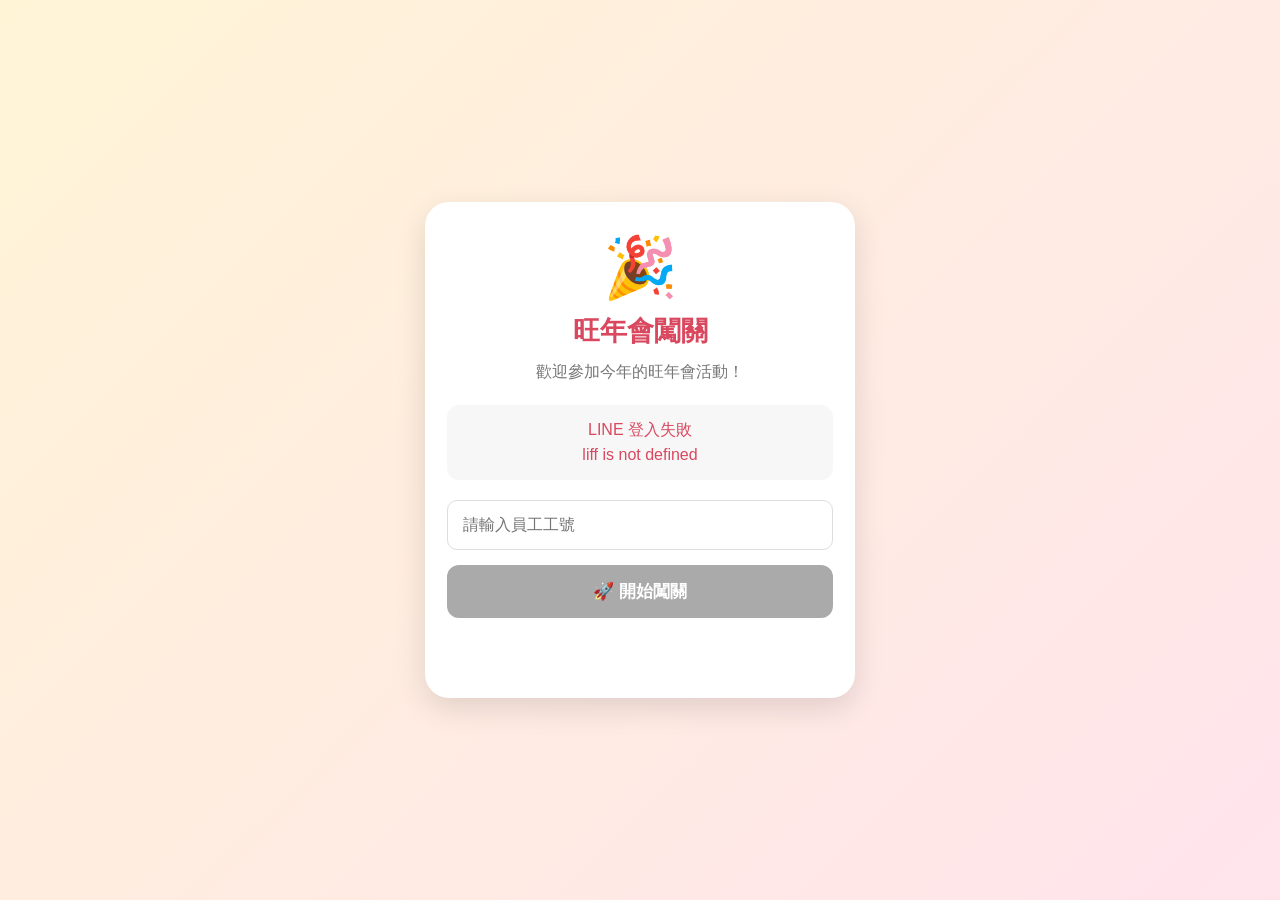
==== commit bb3b82f6: "Update index.html" ====
--- a/index.html
+++ b/index.html
@@ -3,400 +3,390 @@
 
 <head>
 
-<meta charset="UTF-8">
-
-<meta
-    name="viewport"
-    content="width=device-width, initial-scale=1.0"
->
-
-<title>旺年會闖關</title>
-
-<script src="https://static.line-scdn.net/liff/edge/2/sdk.js"></script>
-
-<style>
-
-* {
-    box-sizing: border-box;
-}
-
-body {
-
-    margin: 0;
-
-    font-family:
-        -apple-system,
-        BlinkMacSystemFont,
-        "Noto Sans TC",
-        Arial,
-        sans-serif;
-
-    background:
-        linear-gradient(
-            135deg,
-            #fff4d6,
-            #ffe4ec
-        );
-
-    min-height: 100vh;
-
-    display: flex;
-
-    justify-content: center;
-
-    align-items: center;
-
-    color: #333;
-}
-
-
-.container {
-
-    width: 90%;
-
-    max-width: 420px;
-
-    background: white;
-
-    border-radius: 24px;
-
-    padding: 30px 22px;
-
-    text-align: center;
-
-    box-shadow:
-        0 10px 30px
-        rgba(0,0,0,0.12);
-}
-
-
-.logo {
-
-    font-size: 60px;
-
-    margin-bottom: 8px;
-}
-
-
-h1 {
-
-    color: #d9485f;
-
-    margin: 10px 0;
-
-    font-size: 26px;
-}
-
-
-h2 {
-
-    font-size: 20px;
-
-    line-height: 1.5;
-}
-
-
-.subtitle {
-
-    color: #777;
-
-    margin-bottom: 20px;
-
-    line-height: 1.6;
-}
-
-
-.user {
-
-    background: #f7f7f7;
-
-    padding: 12px;
-
-    border-radius: 12px;
-
-    margin-bottom: 20px;
-}
-
-
-input {
-
-    width: 100%;
-
-    padding: 15px;
-
-    border: 1px solid #ddd;
-
-    border-radius: 10px;
-
-    font-size: 16px;
-
-    margin-bottom: 15px;
-}
-
-
-button {
-
-    width: 100%;
-
-    padding: 15px;
-
-    border: none;
-
-    border-radius: 12px;
-
-    background: #06c755;
-
-    color: white;
-
-    font-size: 17px;
-
-    font-weight: bold;
-
-    cursor: pointer;
-
-    margin-bottom: 10px;
-}
-
-
-button:active {
-
-    transform: scale(0.97);
-}
-
-
-button:disabled {
-
-    background: #aaa;
-
-    cursor: not-allowed;
-}
-
-
-.secondary {
-
-    background: #777;
-}
-
-
-.question-box {
-
-    background: #f7f7f7;
-
-    padding: 18px;
-
-    border-radius: 15px;
-
-    margin-bottom: 18px;
-}
-
-
-.question-number {
-
-    color: #888;
-
-    margin-bottom: 8px;
-}
-
-
-.message {
-
-    min-height: 28px;
-
-    margin-top: 12px;
-
-    font-weight: bold;
-
-    line-height: 1.5;
-}
-
-
-.success {
-
-    color: #06a847;
-}
-
-
-.error {
-
-    color: #d9485f;
-}
-
-
-.memory-grid {
-
-    display: grid;
-
-    grid-template-columns:
-        repeat(4, 1fr);
-
-    gap: 10px;
-
-    margin: 20px 0;
-}
-
-
-.memory-card {
-
-    aspect-ratio: 1 / 1;
-
-    padding: 0;
-
-    margin: 0;
-
-    background: #ff6b81;
-
-    border-radius: 12px;
-
-    font-size: 30px;
-
-    display: flex;
-
-    align-items: center;
-
-    justify-content: center;
-}
-
-
-.memory-card.open {
-
-    background: #fff4d6;
-
-    color: #333;
-}
-
-
-.memory-card.matched {
-
-    background: #06c755;
-}
-
-
-.find-grid {
-
-    display: grid;
-
-    grid-template-columns:
-        repeat(3, 1fr);
-
-    gap: 10px;
-
-    margin: 20px 0;
-}
-
-
-.find-item {
-
-    background: #f7f7f7;
-
-    color: #333;
-
-    font-size: 34px;
-
-    min-height: 75px;
-
-    display: flex;
-
-    align-items: center;
-
-    justify-content: center;
-
-    border: 2px solid #eee;
-}
-
-
-.reaction-area {
-
-    min-height: 220px;
-
-    border-radius: 20px;
-
-    background: #eee;
-
-    display: flex;
-
-    align-items: center;
-
-    justify-content: center;
-
-    margin: 20px 0;
-
-    font-size: 36px;
-
-    font-weight: bold;
-}
-
-
-.reaction-area.waiting {
-
-    background: #ffe0e0;
-
-    color: #d9485f;
-}
-
-
-.reaction-area.go {
-
-    background: #c8ffd9;
-
-    color: #06a847;
-}
-
-
-.mission-list {
-
-    text-align: left;
-
-    margin: 20px 0;
-}
-
-
-.mission-row {
-
-    padding: 12px;
-
-    margin-bottom: 8px;
-
-    border-radius: 10px;
-
-    background: #f7f7f7;
-}
-
-
-.mission-row.done {
-
-    background: #d9ffe5;
-
-    color: #07883e;
-
-    font-weight: bold;
-}
-
-
-.lottery {
-
-    background:
-        linear-gradient(
-            135deg,
-            #fff4d6,
-            #ffe1e8
-        );
-
-    padding: 20px;
-
-    border-radius: 18px;
-
-    margin: 20px 0;
-}
-
-
-.small {
-
-    font-size: 14px;
-
-    color: #888;
-}
-
-</style>
+    <meta charset="UTF-8">
+
+    <meta
+        name="viewport"
+        content="width=device-width, initial-scale=1.0"
+    >
+
+    <title>旺年會闖關</title>
+
+    <!-- LINE LIFF -->
+    <script src="https://static.line-scdn.net/liff/edge/2/sdk.js"></script>
+
+    <style>
+
+        * {
+            box-sizing: border-box;
+        }
+
+        body {
+
+            margin: 0;
+
+            font-family:
+                -apple-system,
+                BlinkMacSystemFont,
+                "Noto Sans TC",
+                Arial,
+                sans-serif;
+
+            background:
+                linear-gradient(
+                    135deg,
+                    #fff4d6,
+                    #ffe4ec
+                );
+
+            min-height: 100vh;
+
+            display: flex;
+
+            justify-content: center;
+
+            align-items: center;
+
+            color: #333;
+
+            padding: 20px;
+        }
+
+
+        .container {
+
+            width: 100%;
+
+            max-width: 430px;
+
+            background: white;
+
+            border-radius: 24px;
+
+            padding: 30px 22px;
+
+            text-align: center;
+
+            box-shadow:
+                0 10px 30px
+                rgba(0,0,0,0.12);
+        }
+
+
+        .logo {
+
+            font-size: 60px;
+
+            margin-bottom: 8px;
+        }
+
+
+        h1 {
+
+            color: #d9485f;
+
+            margin: 10px 0;
+
+            font-size: 27px;
+        }
+
+
+        h2 {
+
+            font-size: 20px;
+
+            line-height: 1.5;
+        }
+
+
+        .subtitle {
+
+            color: #777;
+
+            margin-bottom: 20px;
+
+            line-height: 1.6;
+        }
+
+
+        .user {
+
+            background: #f7f7f7;
+
+            padding: 12px;
+
+            border-radius: 12px;
+
+            margin-bottom: 20px;
+
+            line-height: 1.6;
+        }
+
+
+        input {
+
+            width: 100%;
+
+            padding: 15px;
+
+            border: 1px solid #ddd;
+
+            border-radius: 10px;
+
+            font-size: 16px;
+
+            margin-bottom: 15px;
+
+            outline: none;
+        }
+
+
+        input:focus {
+
+            border-color: #06c755;
+
+            box-shadow:
+                0 0 0 3px
+                rgba(6,199,85,0.12);
+        }
+
+
+        button {
+
+            width: 100%;
+
+            padding: 15px;
+
+            border: none;
+
+            border-radius: 12px;
+
+            background: #06c755;
+
+            color: white;
+
+            font-size: 17px;
+
+            font-weight: bold;
+
+            cursor: pointer;
+
+            margin-bottom: 10px;
+        }
+
+
+        button:active {
+
+            transform: scale(0.97);
+        }
+
+
+        button:disabled {
+
+            background: #aaa;
+
+            cursor: not-allowed;
+        }
+
+
+        .secondary {
+
+            background: #777;
+        }
+
+
+        .mission-list {
+
+            text-align: left;
+
+            margin: 20px 0;
+        }
+
+
+        .mission-row {
+
+            padding: 14px;
+
+            margin-bottom: 9px;
+
+            border-radius: 12px;
+
+            background: #f7f7f7;
+
+            line-height: 1.5;
+        }
+
+
+        .mission-row.done {
+
+            background: #d9ffe5;
+
+            color: #07883e;
+
+            font-weight: bold;
+        }
+
+
+        .mission-row.current {
+
+            border: 2px solid #ffd166;
+
+            background: #fff9e6;
+        }
+
+
+        .mission-code {
+
+            font-size: 13px;
+
+            color: #999;
+
+            margin-right: 5px;
+        }
+
+
+        .mission-name {
+
+            font-size: 17px;
+        }
+
+
+        .message {
+
+            min-height: 28px;
+
+            margin-top: 12px;
+
+            font-weight: bold;
+
+            line-height: 1.5;
+        }
+
+
+        .success {
+
+            color: #06a847;
+        }
+
+
+        .error {
+
+            color: #d9485f;
+        }
+
+
+        .warning {
+
+            color: #d88900;
+        }
+
+
+        .lottery {
+
+            background:
+                linear-gradient(
+                    135deg,
+                    #fff4d6,
+                    #ffe1e8
+                );
+
+            padding: 20px;
+
+            border-radius: 18px;
+
+            margin: 20px 0;
+
+            line-height: 1.8;
+        }
+
+
+        .lottery-icon {
+
+            font-size: 55px;
+
+            margin-bottom: 5px;
+        }
+
+
+        .progress-box {
+
+            background: #f7f7f7;
+
+            border-radius: 15px;
+
+            padding: 15px;
+
+            margin: 20px 0;
+        }
+
+
+        .progress-bar {
+
+            width: 100%;
+
+            height: 14px;
+
+            background: #eee;
+
+            border-radius: 20px;
+
+            overflow: hidden;
+
+            margin-top: 10px;
+        }
+
+
+        .progress-fill {
+
+            height: 100%;
+
+            background:
+                linear-gradient(
+                    90deg,
+                    #06c755,
+                    #00a8ff
+                );
+
+            border-radius: 20px;
+
+            transition: width 0.4s ease;
+        }
+
+
+        .small {
+
+            font-size: 14px;
+
+            color: #888;
+
+            line-height: 1.6;
+        }
+
+
+        .qr-info {
+
+            background: #fff9e6;
+
+            border: 1px solid #ffe08a;
+
+            padding: 15px;
+
+            border-radius: 15px;
+
+            margin: 20px 0;
+
+            line-height: 1.7;
+        }
+
+
+        .loading {
+
+            padding: 20px 0;
+
+            color: #777;
+        }
+
+    </style>
 
 </head>
 
@@ -431,6 +421,7 @@
         type="text"
         id="employeeNo"
         placeholder="請輸入員工工號"
+        autocomplete="off"
     >
 
     <button
@@ -451,6 +442,7 @@
 
 <script>
 
+
 // ==================================================
 // 基本設定
 // ==================================================
@@ -459,13 +451,58 @@
     "2011685953-o8qvyQfR";
 
 
-// ⚠️ 改成你的正式 API 網址
+// ==================================================
+// ⚠️ 非常重要
+//
+// 這裡必須改成你的 ASP.NET Core API 公開網址
+//
+// 例如：
+// https://api.xxxxx.com
+//
+// 如果你目前 Visual Studio 本機測試：
+// https://localhost:7086
+//
+// 正式 GitHub Pages 上線時不能使用 localhost。
+// ==================================================
 
 const API_BASE =
     "https://localhost:7086";
 
 
 // ==================================================
+// 六個關卡
+// ==================================================
+
+const MISSIONS = {
+
+    M01: {
+        name: "飛鏢機"
+    },
+
+    M02: {
+        name: "酒館推推樂"
+    },
+
+    M03: {
+        name: "沙漠酒桶投擲"
+    },
+
+    M04: {
+        name: "水彈射擊"
+    },
+
+    M05: {
+        name: "套圈圈"
+    },
+
+    M06: {
+        name: "牛仔腰力王"
+    }
+
+};
+
+
+// ==================================================
 // 全域資料
 // ==================================================
 
@@ -479,29 +516,43 @@
 
 
 // ==================================================
-// 六關 Token
-// ==================================================
-
-const missionTokens = {
-
-    M01:
-        "8f4d9c7a2e6b1a5d9c3f7e8b2a6d4c91",
-
-    M02:
-        "b7e3a91c5d8f2a6e4c9b1d7f3e5a8c62",
-
-    M03:
-        "d2f8a6c1e9b4d7a3f5c8e2b6a1d9f473",
-
-    M04:
-        "a9c3e7f2b6d1a8c4e5f9b3d7a2c6e814",
-
-    M05:
-        "e6b2d9a4c7f1e8a3d5c9b6f2a7e4c831",
-
-    M06:
-        "c5a8e2d7f3b9c1a6e4d8f2b7c6a9e315"
-};
+// 工號、LINE 資料
+// ==================================================
+
+function restoreSession() {
+
+    currentLineUserId =
+        sessionStorage.getItem(
+            "lineUserId"
+        ) || "";
+
+    currentDisplayName =
+        sessionStorage.getItem(
+            "lineDisplayName"
+        ) || "";
+
+    currentEmployeeNo =
+        sessionStorage.getItem(
+            "employeeNo"
+        ) || "";
+
+
+    const employeeInput =
+        document.getElementById(
+            "employeeNo"
+        );
+
+
+    if (
+        employeeInput &&
+        currentEmployeeNo
+    ) {
+
+        employeeInput.value =
+            currentEmployeeNo;
+    }
+
+}
 
 
 // ==================================================
@@ -525,6 +576,10 @@
         }
 
 
+        // ==========================================
+        // 取得 LINE ID Token
+        // ==========================================
+
         const idToken =
             liff.getIDToken();
 
@@ -541,6 +596,10 @@
             idToken;
 
 
+        // ==========================================
+        // 取得 LINE Profile
+        // ==========================================
+
         const profile =
             await liff.getProfile();
 
@@ -548,20 +607,19 @@
         currentLineUserId =
             profile.userId;
 
-
         currentDisplayName =
             profile.displayName;
+
+
+        sessionStorage.setItem(
+            "lineUserId",
+            profile.userId
+        );
 
 
         sessionStorage.setItem(
             "lineDisplayName",
             profile.displayName
-        );
-
-
-        sessionStorage.setItem(
-            "lineUserId",
-            profile.userId
         );
 
 
@@ -585,27 +643,45 @@
         ).disabled = false;
 
 
-        // 嘗試恢復工號
-
-        const savedEmployeeNo =
-            sessionStorage.getItem(
-                "employeeNo"
-            );
-
-
-        if (savedEmployeeNo) {
-
-            document.getElementById(
-                "employeeNo"
-            ).value =
-                savedEmployeeNo;
-
-        }
+        restoreSession();
+
+
+        // ==========================================
+        // 如果已經有工號
+        // 嘗試直接載入進度
+        // ==========================================
+
+        if (currentEmployeeNo) {
+
+            try {
+
+                await loadProgress();
+
+                return;
+
+            }
+            catch (error) {
+
+                console.log(
+                    "尚未完成註冊，等待使用者輸入工號"
+                );
+
+            }
+
+        }
+
+
+        // ==========================================
+        // 檢查是不是從關卡 QR Code 進來
+        // ==========================================
+
+        await checkMissionQRCode();
 
     }
     catch (error) {
 
         console.error(error);
+
 
         document.getElementById(
             "userInfo"
@@ -619,6 +695,7 @@
                 )}
             </span>`;
     }
+
 }
 
 
@@ -722,10 +799,8 @@
         currentEmployeeNo =
             result.employeeNo;
 
-
         currentLineUserId =
             result.lineUserId;
-
 
         currentDisplayName =
             result.displayName;
@@ -749,8 +824,20 @@
         );
 
 
+        // ==========================================
+        // 註冊成功後查詢進度
+        // ==========================================
+
         await loadProgress();
 
+
+        // ==========================================
+        // 如果是從關卡 QR Code 進來
+        // 自動完成該關
+        // ==========================================
+
+        await checkMissionQRCode();
+
     }
     catch (error) {
 
@@ -760,6 +847,7 @@
         message.innerHTML =
 
             `<span class="error">
+                ❌
                 ${escapeHtml(
                     error.message
                 )}
@@ -771,25 +859,29 @@
         button.innerText =
             "🚀 開始闖關";
     }
+
 }
 
 
 // ==================================================
-// 查詢進度
+// 查詢闖關進度
 // ==================================================
 
 async function loadProgress() {
 
-    currentLineUserId =
-        sessionStorage.getItem(
-            "lineUserId"
-        );
-
-
-    currentEmployeeNo =
-        sessionStorage.getItem(
-            "employeeNo"
-        );
+    restoreSession();
+
+
+    if (
+        !currentLineUserId ||
+        !currentEmployeeNo
+    ) {
+
+        throw new Error(
+            "尚未完成 LINE 登入與工號登記"
+        );
+
+    }
 
 
     const response =
@@ -822,6 +914,9 @@
     showMissionBoard(
         result
     );
+
+
+    return result;
 }
 
 
@@ -839,6 +934,38 @@
         );
 
 
+    const missions =
+        progress.missions || [];
+
+
+    const completedCount =
+        missions.filter(
+            x => x.completed
+        ).length;
+
+
+    const totalMissions =
+        missions.length;
+
+
+    const allCompleted =
+        progress.allCompleted ||
+        (
+            totalMissions > 0 &&
+            completedCount === totalMissions
+        );
+
+
+    const percentage =
+        totalMissions === 0
+            ? 0
+            : Math.round(
+                completedCount /
+                totalMissions *
+                100
+            );
+
+
     container.innerHTML = `
 
         <div class="logo">
@@ -853,12 +980,14 @@
 
             ${escapeHtml(
                 progress.participant.displayName ||
+                currentDisplayName ||
                 ""
             )}
 
             <br>
 
             工號：
+
             ${escapeHtml(
                 progress.participant.employeeNo
             )}
@@ -866,78 +995,165 @@
         </div>
 
 
+        <div class="progress-box">
+
+            <strong>
+                闖關進度
+            </strong>
+
+            <br>
+
+            ${completedCount}
+            /
+            ${totalMissions}
+            關
+
+            <div class="progress-bar">
+
+                <div
+                    class="progress-fill"
+                    style="width:${percentage}%"
+                ></div>
+
+            </div>
+
+        </div>
+
+
         <div class="mission-list">
 
-            ${progress.missions.map(
-                mission => `
-
-                    <div
-                        class="
-                            mission-row
+            ${missions.map(
+                mission => {
+
+                    const code =
+                        mission.code;
+
+                    const missionInfo =
+                        MISSIONS[code];
+
+                    const missionName =
+                        missionInfo
+                            ? missionInfo.name
+                            : code;
+
+                    return `
+
+                        <div
+                            class="
+                                mission-row
+                                ${
+                                    mission.completed
+                                        ? "done"
+                                        : ""
+                                }
+                            "
+                        >
+
                             ${
                                 mission.completed
-                                    ? "done"
-                                    : ""
+                                    ? "✅"
+                                    : "⬜"
                             }
-                        "
-                    >
-
-                        ${
-                            mission.completed
-                                ? "✅"
-                                : "⬜"
-                        }
-
-                        ${mission.code}
-
-                        ${
-                            mission.completed
-                                ? " 已完成"
-                                : " 尚未完成"
-                        }
+
+                            <span class="mission-code">
+                                ${escapeHtml(
+                                    code
+                                )}
+                            </span>
+
+                            <span class="mission-name">
+                                ${escapeHtml(
+                                    missionName
+                                )}
+                            </span>
+
+                            <br>
+
+                            <span class="small">
+
+                                ${
+                                    mission.completed
+                                        ? "已完成"
+                                        : "尚未完成，請掃描現場 QR Code"
+                                }
+
+                            </span>
+
+                        </div>
+
+                    `;
+
+                }
+            ).join("")}
+
+        </div>
+
+
+        ${
+            allCompleted
+                ? `
+
+                    <div class="lottery">
+
+                        🎊
+
+                        <br>
+
+                        <strong>
+                            六關全部完成！
+                        </strong>
+
+                        <br><br>
+
+                        已完成全部闖關，
+                        可以送出抽獎資料。
 
                     </div>
 
-                `
-            ).join("")}
-
-        </div>
-
-
-        <p>
-
-            已完成：
-
-            <strong>
-                ${progress.completedCount}
-                /
-                ${progress.totalMissions}
-            </strong>
-
-        </p>
-
-
-        ${
-            progress.allCompleted
-                ? `
-
-                    <button
-                        onclick="
-                            showLotterySubmit()
-                        "
-                    >
-                        🎟️ 送出抽獎資料
-                    </button>
+
+                    ${
+                        progress.lotterySubmitted
+                            ? `
+
+                                <button
+                                    onclick="showLotterySuccess()"
+                                >
+                                    🎟️ 查看抽獎資格
+                                </button>
+
+                            `
+                            : `
+
+                                <button
+                                    onclick="showLotterySubmit()"
+                                >
+                                    🎟️ 送出抽獎資料
+                                </button>
+
+                            `
+                    }
 
                 `
                 : `
 
-                    <p class="small">
-
-                        請掃描現場各關卡
-                        QR Code 完成闖關。
-
-                    </p>
+                    <div class="qr-info">
+
+                        📱
+
+                        <br>
+
+                        請到現場完成各項遊戲。
+
+                        <br>
+
+                        每完成一關，
+
+                        <br>
+
+                        掃描該關 QR Code
+                        記錄闖關進度。
+
+                    </div>
 
                 `
         }
@@ -949,29 +1165,246 @@
         ></div>
 
     `;
+
+
+    currentDisplayName =
+        progress.participant.displayName ||
+        currentDisplayName;
+
 }
 
 
 // ==================================================
-// 完成關卡
-// ==================================================
-
-async function completeMission(
+// 檢查 QR Code
+//
+// QR Code URL 範例：
+//
+// https://liff.line.me/2011685953-o8qvyQfR
+// ?mission=M01
+// &token=xxxxxxxx
+//
+// ==================================================
+
+async function checkMissionQRCode() {
+
+    const params =
+        new URLSearchParams(
+            window.location.search
+        );
+
+
+    const missionCode =
+        (
+            params.get("mission") ||
+            ""
+        )
+        .trim()
+        .toUpperCase();
+
+
+    const token =
+        (
+            params.get("token") ||
+            ""
+        ).trim();
+
+
+    // 沒有關卡參數
+    if (!missionCode) {
+
+        return;
+
+    }
+
+
+    // ==========================================
+    // 確認關卡
+    // ==========================================
+
+    if (!MISSIONS[missionCode]) {
+
+        showError(
+            "QR Code 的關卡代碼無效"
+        );
+
+        return;
+
+    }
+
+
+    // ==========================================
+    // 尚未登入／沒有工號
+    // ==========================================
+
+    if (
+        !currentLineUserId ||
+        !currentEmployeeNo
+    ) {
+
+        showMissionQRWaiting(
+            missionCode
+        );
+
+        return;
+
+    }
+
+
+    // ==========================================
+    // QR Code 沒有 Token
+    // ==========================================
+
+    if (!token) {
+
+        showError(
+            "QR Code 缺少關卡驗證碼"
+        );
+
+        return;
+
+    }
+
+
+    await completeMission(
+        missionCode,
+        token
+    );
+
+}
+
+
+// ==================================================
+// QR Code 尚未完成登入
+// ==================================================
+
+function showMissionQRWaiting(
     missionCode
 ) {
 
+    const container =
+        document.getElementById(
+            "app"
+        );
+
+
+    const missionName =
+        MISSIONS[missionCode]
+            ? MISSIONS[missionCode].name
+            : missionCode;
+
+
+    container.innerHTML = `
+
+        <div class="logo">
+            🎯
+        </div>
+
+        <h1>
+            ${escapeHtml(
+                missionName
+            )}
+        </h1>
+
+        <div class="qr-info">
+
+            已掃描：
+
+            <strong>
+                ${escapeHtml(
+                    missionCode
+                )}
+            </strong>
+
+            <br><br>
+
+            請先輸入員工工號。
+
+        </div>
+
+        <input
+            type="text"
+            id="employeeNo"
+            placeholder="請輸入員工工號"
+            autocomplete="off"
+        >
+
+        <button
+            onclick="registerAndStart()"
+        >
+            🚀 登入並完成此關
+        </button>
+
+        <div
+            id="message"
+            class="message"
+        ></div>
+
+    `;
+
+}
+
+
+// ==================================================
+// 完成關卡
+// ==================================================
+
+async function completeMission(
+    missionCode,
+    missionToken
+) {
+
     try {
 
-        const lineUserId =
-            sessionStorage.getItem(
-                "lineUserId"
+        restoreSession();
+
+
+        if (
+            !currentLineUserId ||
+            !currentEmployeeNo
+        ) {
+
+            throw new Error(
+                "請先完成 LINE 登入與工號登記"
             );
 
-
-        const employeeNo =
-            sessionStorage.getItem(
-                "employeeNo"
+        }
+
+
+        const container =
+            document.getElementById(
+                "app"
             );
+
+
+        const missionName =
+            MISSIONS[missionCode]
+                ? MISSIONS[missionCode].name
+                : missionCode;
+
+
+        container.innerHTML = `
+
+            <div class="logo">
+                🎯
+            </div>
+
+            <h1>
+                ${escapeHtml(
+                    missionName
+                )}
+            </h1>
+
+            <div class="loading">
+
+                正在驗證闖關資料...
+
+                <br><br>
+
+                ⏳ 請稍候
+
+            </div>
+
+        `;
 
 
         const response =
@@ -989,18 +1422,16 @@
                         JSON.stringify({
 
                             lineUserId:
-                                lineUserId,
+                                currentLineUserId,
 
                             employeeNo:
-                                employeeNo,
+                                currentEmployeeNo,
 
                             missionCode:
                                 missionCode,
 
                             missionToken:
-                                missionTokens[
-                                    missionCode
-                                ]
+                                missionToken
 
                         })
                 }
@@ -1017,20 +1448,48 @@
                 result.message ||
                 "關卡驗證失敗"
             );
+
         }
 
 
         showMissionSuccess(
-            result
-        );
+            result,
+            missionName
+        );
+
+
+        // ==========================================
+        // 清掉 URL 上面的 QR Code 參數
+        // 避免重新整理時重複處理
+        // ==========================================
+
+        try {
+
+            window.history.replaceState(
+                {},
+                document.title,
+                window.location.pathname
+            );
+
+        }
+        catch (e) {
+
+            console.log(e);
+
+        }
 
     }
     catch (error) {
 
-        showError(
+        console.error(error);
+
+
+        showErrorPage(
             error.message
         );
-    }
+
+    }
+
 }
 
 
@@ -1039,7 +1498,8 @@
 // ==================================================
 
 function showMissionSuccess(
-    result
+    result,
+    missionName
 ) {
 
     const container =
@@ -1048,6 +1508,20 @@
         );
 
 
+    const completedCount =
+        result.completedCount ||
+        0;
+
+
+    const totalMissions =
+        result.totalMissions ||
+        6;
+
+
+    const allCompleted =
+        result.allCompleted === true;
+
+
     container.innerHTML = `
 
         <div class="logo">
@@ -1058,38 +1532,88 @@
             闖關成功！
         </h1>
 
+
         <div class="lottery">
 
+            <div
+                style="
+                    font-size:45px;
+                "
+            >
+                ✅
+            </div>
+
             <strong>
-                ${result.missionCode}
+                ${escapeHtml(
+                    missionName
+                )}
             </strong>
 
             <br><br>
 
-            ${
-                result.message
-            }
+            ${escapeHtml(
+                result.message ||
+                "闖關成功"
+            )}
 
             <br><br>
 
             已完成：
 
             <strong>
-                ${result.completedCount}
+                ${completedCount}
                 /
-                ${result.totalMissions}
+                ${totalMissions}
             </strong>
 
         </div>
 
 
-        <button
-            onclick="loadProgress()"
-        >
-            ▶️ 查看闖關進度
-        </button>
+        ${
+            allCompleted
+                ? `
+
+                    <div class="lottery">
+
+                        🎊
+
+                        <br>
+
+                        <strong>
+                            六關全部完成！
+                        </strong>
+
+                        <br><br>
+
+                        恭喜你！
+
+                        <br>
+
+                        現在可以送出抽獎資料。
+
+                    </div>
+
+
+                    <button
+                        onclick="showLotterySubmit()"
+                    >
+                        🎟️ 送出抽獎資料
+                    </button>
+
+                `
+                : `
+
+                    <button
+                        onclick="loadProgress()"
+                    >
+                        ▶️ 查看闖關進度
+                    </button>
+
+                `
+        }
 
     `;
+
 }
 
 
@@ -1098,6 +1622,9 @@
 // ==================================================
 
 function showLotterySubmit() {
+
+    restoreSession();
+
 
     const container =
         document.getElementById(
@@ -1115,9 +1642,14 @@
             六關全部完成！
         </h1>
 
+
         <div class="lottery">
 
-            🎊 恭喜完成全部六關！
+            <div class="lottery-icon">
+                🎊
+            </div>
+
+            恭喜完成全部六關！
 
             <br><br>
 
@@ -1141,13 +1673,16 @@
 
             <br><br>
 
-            確認要送出抽獎資料嗎？
+            <strong>
+                確認要送出抽獎資料嗎？
+            </strong>
 
         </div>
 
 
         <button
-            onclick="submitLottery()"
+            id="lotteryButton"
+            onclick="submitLottery(this)"
         >
             🎟️ 確認送出抽獎資料
         </button>
@@ -1167,37 +1702,53 @@
         ></div>
 
     `;
+
 }
 
 
 // ==================================================
-// 送出抽獎
-// ==================================================
-
-async function submitLottery() {
-
-    const button =
-        event.target;
-
-
-    button.disabled = true;
-
-    button.innerText =
-        "資料上傳中...";
+// 送出抽獎資料
+// ==================================================
+
+async function submitLottery(
+    button
+) {
+
+    if (!button) {
+
+        button =
+            document.getElementById(
+                "lotteryButton"
+            );
+
+    }
+
+
+    if (button) {
+
+        button.disabled = true;
+
+        button.innerText =
+            "資料上傳中...";
+
+    }
 
 
     try {
 
-        const lineUserId =
-            sessionStorage.getItem(
-                "lineUserId"
+        restoreSession();
+
+
+        if (
+            !currentLineUserId ||
+            !currentEmployeeNo
+        ) {
+
+            throw new Error(
+                "登入資料遺失，請重新登入"
             );
 
-
-        const employeeNo =
-            sessionStorage.getItem(
-                "employeeNo"
-            );
+        }
 
 
         const response =
@@ -1215,10 +1766,10 @@
                         JSON.stringify({
 
                             lineUserId:
-                                lineUserId,
+                                currentLineUserId,
 
                             employeeNo:
-                                employeeNo
+                                currentEmployeeNo
 
                         })
                 }
@@ -1235,32 +1786,49 @@
                 result.message ||
                 "抽獎資料上傳失敗"
             );
-        }
-
+
+        }
+
+
+        // ==========================================
+        // 上傳成功
+        // ==========================================
 
         showLotterySuccess();
 
     }
     catch (error) {
 
-        button.disabled = false;
-
-        button.innerText =
-            "🎟️ 確認送出抽獎資料";
+        console.error(error);
+
+
+        if (button) {
+
+            button.disabled = false;
+
+            button.innerText =
+                "🎟️ 確認送出抽獎資料";
+
+        }
 
 
         showError(
             error.message
         );
-    }
+
+    }
+
 }
 
 
 // ==================================================
-// 抽獎成功
+// 抽獎成功畫面
 // ==================================================
 
 function showLotterySuccess() {
+
+    restoreSession();
+
 
     const container =
         document.getElementById(
@@ -1281,13 +1849,14 @@
 
         <div class="lottery">
 
-            <div style="font-size:45px;">
+            <div class="lottery-icon">
                 🎟️
             </div>
 
             <h2>
                 已取得抽獎資格
             </h2>
+
 
             <p>
 
@@ -1315,6 +1884,9 @@
             </p>
 
 
+            <hr>
+
+
             <p class="success">
 
                 ✅ 六關完成
@@ -1340,11 +1912,12 @@
         </p>
 
     `;
+
 }
 
 
 // ==================================================
-// 錯誤
+// 錯誤訊息
 // ==================================================
 
 function showError(
@@ -1362,6 +1935,7 @@
         alert(message);
 
         return;
+
     }
 
 
@@ -1373,6 +1947,55 @@
                 message
             )}
         </span>`;
+
+}
+
+
+// ==================================================
+// 錯誤頁面
+// ==================================================
+
+function showErrorPage(
+    message
+) {
+
+    const container =
+        document.getElementById(
+            "app"
+        );
+
+
+    container.innerHTML = `
+
+        <div class="logo">
+            ❌
+        </div>
+
+        <h1>
+            闖關失敗
+        </h1>
+
+        <div class="lottery">
+
+            <span class="error">
+
+                ${escapeHtml(
+                    message
+                )}
+
+            </span>
+
+        </div>
+
+
+        <button
+            onclick="loadProgress()"
+        >
+            返回闖關首頁
+        </button>
+
+    `;
+
 }
 
 
@@ -1387,15 +2010,37 @@
     if (value == null) {
 
         return "";
+
     }
 
 
     return String(value)
-        .replaceAll("&", "&amp;")
-        .replaceAll("<", "&lt;")
-        .replaceAll(">", "&gt;")
-        .replaceAll('"', "&quot;")
-        .replaceAll("'", "&#039;");
+
+        .replaceAll(
+            "&",
+            "&amp;"
+        )
+
+        .replaceAll(
+            "<",
+            "&lt;"
+        )
+
+        .replaceAll(
+            ">",
+            "&gt;"
+        )
+
+        .replaceAll(
+            '"',
+            "&quot;"
+        )
+
+        .replaceAll(
+            "'",
+            "&#039;"
+        );
+
 }
 
 
@@ -1405,6 +2050,7 @@
 
 initLIFF();
 
+
 </script>
 
 </body>
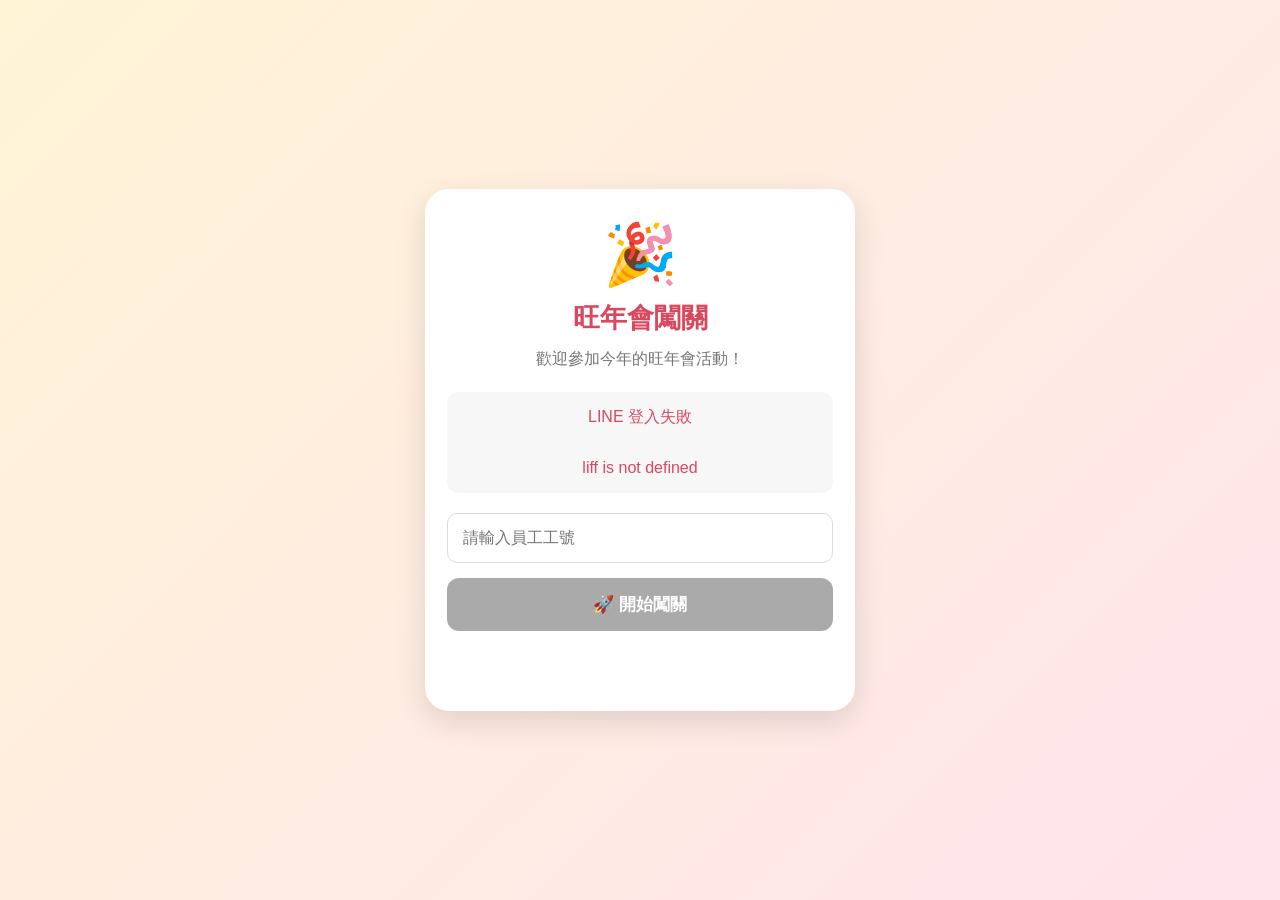
==== commit f5ab9446: "Update index.html" ====
--- a/index.html
+++ b/index.html
@@ -1,473 +1,431 @@
-<!DOCTYPE html>
-<html lang="zh-TW">
-
-<head>
-
-    <meta charset="UTF-8">
-
-    <meta
-        name="viewport"
-        content="width=device-width, initial-scale=1.0"
-    >
-
-    <title>旺年會闖關</title>
-
-    <!-- LINE LIFF -->
-    <script src="https://static.line-scdn.net/liff/edge/2/sdk.js"></script>
-
-    <style>
-
-        * {
-            box-sizing: border-box;
-        }
-
-        body {
-
-            margin: 0;
-
-            font-family:
-                -apple-system,
-                BlinkMacSystemFont,
-                "Noto Sans TC",
-                Arial,
-                sans-serif;
-
-            background:
-                linear-gradient(
-                    135deg,
-                    #fff4d6,
-                    #ffe4ec
-                );
-
-            min-height: 100vh;
-
-            display: flex;
-
-            justify-content: center;
-
-            align-items: center;
-
-            color: #333;
-
-            padding: 20px;
-        }
-
-
-        .container {
-
-            width: 100%;
-
-            max-width: 430px;
-
-            background: white;
-
-            border-radius: 24px;
-
-            padding: 30px 22px;
-
-            text-align: center;
-
-            box-shadow:
-                0 10px 30px
-                rgba(0,0,0,0.12);
-        }
-
-
-        .logo {
-
-            font-size: 60px;
-
-            margin-bottom: 8px;
-        }
-
-
-        h1 {
-
-            color: #d9485f;
-
-            margin: 10px 0;
-
-            font-size: 27px;
-        }
-
-
-        h2 {
-
-            font-size: 20px;
-
-            line-height: 1.5;
-        }
-
-
-        .subtitle {
-
-            color: #777;
-
-            margin-bottom: 20px;
-
-            line-height: 1.6;
-        }
-
-
-        .user {
-
-            background: #f7f7f7;
-
-            padding: 12px;
-
-            border-radius: 12px;
-
-            margin-bottom: 20px;
-
-            line-height: 1.6;
-        }
-
-
-        input {
-
-            width: 100%;
-
-            padding: 15px;
-
-            border: 1px solid #ddd;
-
-            border-radius: 10px;
-
-            font-size: 16px;
-
-            margin-bottom: 15px;
-
-            outline: none;
-        }
-
-
-        input:focus {
-
-            border-color: #06c755;
-
-            box-shadow:
-                0 0 0 3px
-                rgba(6,199,85,0.12);
-        }
-
-
-        button {
-
-            width: 100%;
-
-            padding: 15px;
-
-            border: none;
-
-            border-radius: 12px;
-
-            background: #06c755;
-
-            color: white;
-
-            font-size: 17px;
-
-            font-weight: bold;
-
-            cursor: pointer;
-
-            margin-bottom: 10px;
-        }
-
-
-        button:active {
-
-            transform: scale(0.97);
-        }
-
-
-        button:disabled {
-
-            background: #aaa;
-
-            cursor: not-allowed;
-        }
-
-
-        .secondary {
-
-            background: #777;
-        }
-
-
-        .mission-list {
-
-            text-align: left;
-
-            margin: 20px 0;
-        }
-
-
-        .mission-row {
-
-            padding: 14px;
-
-            margin-bottom: 9px;
-
-            border-radius: 12px;
-
-            background: #f7f7f7;
-
-            line-height: 1.5;
-        }
-
-
-        .mission-row.done {
-
-            background: #d9ffe5;
-
-            color: #07883e;
-
-            font-weight: bold;
-        }
-
-
-        .mission-row.current {
-
-            border: 2px solid #ffd166;
-
-            background: #fff9e6;
-        }
-
-
-        .mission-code {
-
-            font-size: 13px;
-
-            color: #999;
-
-            margin-right: 5px;
-        }
-
-
-        .mission-name {
-
-            font-size: 17px;
-        }
-
-
-        .message {
-
-            min-height: 28px;
-
-            margin-top: 12px;
-
-            font-weight: bold;
-
-            line-height: 1.5;
-        }
-
-
-        .success {
-
-            color: #06a847;
-        }
-
-
-        .error {
-
-            color: #d9485f;
-        }
-
-
-        .warning {
-
-            color: #d88900;
-        }
-
-
-        .lottery {
-
-            background:
-                linear-gradient(
-                    135deg,
-                    #fff4d6,
-                    #ffe1e8
-                );
-
-            padding: 20px;
-
-            border-radius: 18px;
-
-            margin: 20px 0;
-
-            line-height: 1.8;
-        }
-
-
-        .lottery-icon {
-
-            font-size: 55px;
-
-            margin-bottom: 5px;
-        }
-
-
-        .progress-box {
-
-            background: #f7f7f7;
-
-            border-radius: 15px;
-
-            padding: 15px;
-
-            margin: 20px 0;
-        }
-
-
-        .progress-bar {
-
-            width: 100%;
-
-            height: 14px;
-
-            background: #eee;
-
-            border-radius: 20px;
-
-            overflow: hidden;
-
-            margin-top: 10px;
-        }
-
-
-        .progress-fill {
-
-            height: 100%;
-
-            background:
-                linear-gradient(
-                    90deg,
-                    #06c755,
-                    #00a8ff
-                );
-
-            border-radius: 20px;
-
-            transition: width 0.4s ease;
-        }
-
-
-        .small {
-
-            font-size: 14px;
-
-            color: #888;
-
-            line-height: 1.6;
-        }
-
-
-        .qr-info {
-
-            background: #fff9e6;
-
-            border: 1px solid #ffe08a;
-
-            padding: 15px;
-
-            border-radius: 15px;
-
-            margin: 20px 0;
-
-            line-height: 1.7;
-        }
-
-
-        .loading {
-
-            padding: 20px 0;
-
-            color: #777;
-        }
-
-    </style>
-
-</head>
-
-
-<body>
+<!DOCTYPE html> <html lang="zh-TW"> <head>
+<meta charset="UTF-8">
+
+<meta
+    name="viewport"
+    content="width=device-width, initial-scale=1.0"
+>
+
+<title>旺年會闖關</title>
+
+<!-- LINE LIFF SDK -->
+<script src="https://static.line-scdn.net/liff/edge/2/sdk.js"></script>
+
+<style>
+
+    * {
+        box-sizing: border-box;
+    }
+
+    body {
+
+        margin: 0;
+
+        font-family:
+            -apple-system,
+            BlinkMacSystemFont,
+            "Noto Sans TC",
+            Arial,
+            sans-serif;
+
+        background:
+            linear-gradient(
+                135deg,
+                #fff4d6,
+                #ffe4ec
+            );
+
+        min-height: 100vh;
+
+        display: flex;
+
+        justify-content: center;
+
+        align-items: center;
+
+        color: #333;
+
+        padding: 20px;
+    }
+
+    .container {
+
+        width: 100%;
+
+        max-width: 430px;
+
+        background: white;
+
+        border-radius: 24px;
+
+        padding: 30px 22px;
+
+        text-align: center;
+
+        box-shadow:
+            0 10px 30px
+            rgba(0, 0, 0, 0.12);
+    }
+
+    .logo {
+
+        font-size: 60px;
+
+        margin-bottom: 8px;
+    }
+
+    h1 {
+
+        color: #d9485f;
+
+        margin: 10px 0;
+
+        font-size: 27px;
+    }
+
+    h2 {
+
+        font-size: 20px;
+
+        line-height: 1.5;
+    }
+
+    .subtitle {
+
+        color: #777;
+
+        margin-bottom: 20px;
+
+        line-height: 1.6;
+    }
+
+    .user {
+
+        background: #f7f7f7;
+
+        padding: 12px;
+
+        border-radius: 12px;
+
+        margin-bottom: 20px;
+
+        line-height: 1.6;
+    }
+
+    input {
+
+        width: 100%;
+
+        padding: 15px;
+
+        border: 1px solid #ddd;
+
+        border-radius: 10px;
+
+        font-size: 16px;
+
+        margin-bottom: 15px;
+
+        outline: none;
+    }
+
+    input:focus {
+
+        border-color: #06c755;
+
+        box-shadow:
+            0 0 0 3px
+            rgba(6, 199, 85, 0.12);
+    }
+
+    button {
+
+        width: 100%;
+
+        padding: 15px;
+
+        border: none;
+
+        border-radius: 12px;
+
+        background: #06c755;
+
+        color: white;
+
+        font-size: 17px;
+
+        font-weight: bold;
+
+        cursor: pointer;
+
+        margin-bottom: 10px;
+    }
+
+    button:active {
+
+        transform: scale(0.97);
+    }
+
+    button:disabled {
+
+        background: #aaa;
+
+        cursor: not-allowed;
+
+        transform: none;
+    }
+
+    .secondary {
+
+        background: #777;
+    }
+
+    .mission-list {
+
+        text-align: left;
+
+        margin: 20px 0;
+    }
+
+    .mission-row {
+
+        padding: 14px;
+
+        margin-bottom: 9px;
+
+        border-radius: 12px;
+
+        background: #f7f7f7;
+
+        line-height: 1.5;
+    }
+
+    .mission-row.done {
+
+        background: #d9ffe5;
+
+        color: #07883e;
+
+        font-weight: bold;
+    }
+
+    .mission-code {
+
+        font-size: 13px;
+
+        color: #999;
+
+        margin-right: 5px;
+    }
+
+    .mission-name {
+
+        font-size: 17px;
+    }
+
+    .message {
+
+        min-height: 28px;
+
+        margin-top: 12px;
+
+        font-weight: bold;
+
+        line-height: 1.5;
+    }
+
+    .success {
+
+        color: #06a847;
+    }
+
+    .error {
+
+        color: #d9485f;
+    }
+
+    .warning {
+
+        color: #d88900;
+    }
+
+    .lottery {
+
+        background:
+            linear-gradient(
+                135deg,
+                #fff4d6,
+                #ffe1e8
+            );
+
+        padding: 20px;
+
+        border-radius: 18px;
+
+        margin: 20px 0;
+
+        line-height: 1.8;
+    }
+
+    .lottery-icon {
+
+        font-size: 55px;
+
+        margin-bottom: 5px;
+    }
+
+    .progress-box {
+
+        background: #f7f7f7;
+
+        border-radius: 15px;
+
+        padding: 15px;
+
+        margin: 20px 0;
+    }
+
+    .progress-bar {
+
+        width: 100%;
+
+        height: 14px;
+
+        background: #eee;
+
+        border-radius: 20px;
+
+        overflow: hidden;
+
+        margin-top: 10px;
+    }
+
+    .progress-fill {
+
+        height: 100%;
+
+        background:
+            linear-gradient(
+                90deg,
+                #06c755,
+                #00a8ff
+            );
+
+        border-radius: 20px;
+
+        transition: width 0.4s ease;
+    }
+
+    .small {
+
+        font-size: 14px;
+
+        color: #888;
+
+        line-height: 1.6;
+    }
+
+    .qr-info {
+
+        background: #fff9e6;
+
+        border: 1px solid #ffe08a;
+
+        padding: 15px;
+
+        border-radius: 15px;
+
+        margin: 20px 0;
+
+        line-height: 1.7;
+    }
+
+    .loading {
+
+        padding: 20px 0;
+
+        color: #777;
+    }
+
+    .debug {
+
+        margin-top: 15px;
+
+        padding: 10px;
+
+        background: #f3f3f3;
+
+        border-radius: 10px;
+
+        font-size: 12px;
+
+        color: #777;
+
+        text-align: left;
+
+        word-break: break-all;
+    }
+
+</style>
+
+</head> <body> <div class="container" id="app" >
+<div class="logo">
+    🎉
+</div>
+
+<h1>
+    旺年會闖關
+</h1>
+
+<div class="subtitle">
+    歡迎參加今年的旺年會活動！
+</div>
 
 <div
-    class="container"
-    id="app"
+    class="user"
+    id="userInfo"
 >
-
-    <div class="logo">
-        🎉
-    </div>
-
-    <h1>
-        旺年會闖關
-    </h1>
-
-    <div class="subtitle">
-        歡迎參加今年的旺年會活動！
-    </div>
-
-    <div
-        class="user"
-        id="userInfo"
-    >
-        LINE 登入中...
-    </div>
+    LINE 登入中...
+</div>
+
+<div
+    id="registerArea"
+>
 
     <input
         type="text"
         id="employeeNo"
         placeholder="請輸入員工工號"
         autocomplete="off"
+        maxlength="50"
     >
 
     <button
         id="startButton"
+        type="button"
         onclick="registerAndStart()"
         disabled
     >
         🚀 開始闖關
     </button>
 
-    <div
-        class="message"
-        id="message"
-    ></div>
-
 </div>
 
-
-<script>
-
-
+<div
+    class="message"
+    id="message"
+></div>
+
+</div> <script>
 // ==================================================
 // 基本設定
 // ==================================================
 
 const LIFF_ID =
-    "2011685953-o8qvyQfR";
-
-
-// ==================================================
-// ⚠️ 非常重要
-//
-// 這裡必須改成你的 ASP.NET Core API 公開網址
-//
-// 例如：
-// https://api.xxxxx.com
-//
-// 如果你目前 Visual Studio 本機測試：
-// https://localhost:7086
-//
-// 正式 GitHub Pages 上線時不能使用 localhost。
-// ==================================================
+"2011685953-o8qvyQfR";
 
 const API_BASE =
-    "https://localhost:7086";
-
+"https://newsapi.winmen.com.tw";
 
 // ==================================================
 // 六個關卡
@@ -475,33 +433,32 @@
 
 const MISSIONS = {
 
-    M01: {
-        name: "飛鏢機"
-    },
-
-    M02: {
-        name: "酒館推推樂"
-    },
-
-    M03: {
-        name: "沙漠酒桶投擲"
-    },
-
-    M04: {
-        name: "水彈射擊"
-    },
-
-    M05: {
-        name: "套圈圈"
-    },
-
-    M06: {
-        name: "牛仔腰力王"
-    }
+M01: {
+    name: "飛鏢機"
+},
+
+M02: {
+    name: "酒館推推樂"
+},
+
+M03: {
+    name: "沙漠酒桶投擲"
+},
+
+M04: {
+    name: "水彈射擊"
+},
+
+M05: {
+    name: "套圈圈"
+},
+
+M06: {
+    name: "牛仔腰力王"
+}
 
 };
 
-
 // ==================================================
 // 全域資料
 // ==================================================
@@ -514,46 +471,148 @@
 
 let currentEmployeeNo = "";
 
-
-// ==================================================
-// 工號、LINE 資料
+let currentMissionCode = "";
+
+let currentMissionToken = "";
+
+// ==================================================
+// DOM 工具
+// ==================================================
+
+function getElement(id) {
+
+return document.getElementById(id);
+
+}
+
+// ==================================================
+// 顯示訊息
+// ==================================================
+
+function setMessage(
+message,
+type = "error"
+) {
+
+const element =
+    getElement("message");
+
+if (!element) {
+
+    return;
+
+}
+
+element.innerHTML =
+
+    `<span class="${type}">
+        ${escapeHtml(message)}
+    </span>`;
+
+}
+
+// ==================================================
+// 還原 Session
 // ==================================================
 
 function restoreSession() {
 
-    currentLineUserId =
-        sessionStorage.getItem(
-            "lineUserId"
-        ) || "";
-
-    currentDisplayName =
-        sessionStorage.getItem(
-            "lineDisplayName"
-        ) || "";
-
-    currentEmployeeNo =
-        sessionStorage.getItem(
-            "employeeNo"
-        ) || "";
-
-
-    const employeeInput =
-        document.getElementById(
-            "employeeNo"
-        );
-
-
-    if (
-        employeeInput &&
+currentLineUserId =
+    sessionStorage.getItem(
+        "lineUserId"
+    ) || currentLineUserId || "";
+
+currentDisplayName =
+    sessionStorage.getItem(
+        "lineDisplayName"
+    ) || currentDisplayName || "";
+
+currentEmployeeNo =
+    sessionStorage.getItem(
+        "employeeNo"
+    ) || currentEmployeeNo || "";
+
+const employeeInput =
+    getElement("employeeNo");
+
+if (
+    employeeInput &&
+    currentEmployeeNo
+) {
+
+    employeeInput.value =
+        currentEmployeeNo;
+
+}
+
+}
+
+// ==================================================
+// 儲存 Session
+// ==================================================
+
+function saveSession() {
+
+if (currentLineUserId) {
+
+    sessionStorage.setItem(
+        "lineUserId",
+        currentLineUserId
+    );
+
+}
+
+if (currentDisplayName) {
+
+    sessionStorage.setItem(
+        "lineDisplayName",
+        currentDisplayName
+    );
+
+}
+
+if (currentEmployeeNo) {
+
+    sessionStorage.setItem(
+        "employeeNo",
         currentEmployeeNo
-    ) {
-
-        employeeInput.value =
-            currentEmployeeNo;
-    }
-
-}
-
+    );
+
+}
+
+}
+
+// ==================================================
+// API JSON 安全讀取
+// ==================================================
+
+async function readJson(
+response
+) {
+
+const text =
+    await response.text();
+
+if (!text) {
+
+    return {};
+
+}
+
+try {
+
+    return JSON.parse(text);
+
+}
+catch {
+
+    return {
+        message: text
+    };
+
+}
+
+}
 
 // ==================================================
 // LIFF 初始化
@@ -561,143 +620,240 @@
 
 async function initLIFF() {
 
-    try {
-
-        await liff.init({
-            liffId: LIFF_ID
-        });
-
-
-        if (!liff.isLoggedIn()) {
-
-            liff.login();
-
-            return;
-        }
-
-
-        // ==========================================
-        // 取得 LINE ID Token
-        // ==========================================
-
-        const idToken =
-            liff.getIDToken();
-
-
-        if (!idToken) {
-
-            throw new Error(
-                "無法取得 LINE ID Token"
-            );
-        }
-
-
-        currentIdToken =
-            idToken;
-
-
-        // ==========================================
-        // 取得 LINE Profile
-        // ==========================================
-
-        const profile =
-            await liff.getProfile();
-
-
-        currentLineUserId =
-            profile.userId;
-
-        currentDisplayName =
-            profile.displayName;
-
-
-        sessionStorage.setItem(
-            "lineUserId",
-            profile.userId
-        );
-
-
-        sessionStorage.setItem(
-            "lineDisplayName",
-            profile.displayName
-        );
-
+try {
+
+    console.log(
+        "[LIFF] 初始化開始"
+    );
+
+    await liff.init({
+        liffId: LIFF_ID
+    });
+
+    console.log(
+        "[LIFF] 初始化成功"
+    );
+
+    // ==========================================
+    // 尚未登入 LINE
+    // ==========================================
+
+    if (!liff.isLoggedIn()) {
 
         document.getElementById(
             "userInfo"
         ).innerHTML =
 
-            "你好，<strong>" +
-            escapeHtml(
-                profile.displayName
-            ) +
-            "</strong> 👋<br>" +
-
-            `<span class="small">
-                LINE 登入成功
+            `<span class="warning">
+                正在開啟 LINE 登入...
             </span>`;
 
-
-        document.getElementById(
-            "startButton"
-        ).disabled = false;
-
-
-        restoreSession();
-
-
-        // ==========================================
-        // 如果已經有工號
-        // 嘗試直接載入進度
-        // ==========================================
-
-        if (currentEmployeeNo) {
-
-            try {
-
-                await loadProgress();
-
-                return;
-
-            }
-            catch (error) {
-
-                console.log(
-                    "尚未完成註冊，等待使用者輸入工號"
-                );
-
-            }
+        liff.login({
+            redirectUri:
+                window.location.href
+        });
+
+        return;
+
+    }
+
+    // ==========================================
+    // 取得 ID Token
+    // ==========================================
+
+    currentIdToken =
+        liff.getIDToken();
+
+    if (!currentIdToken) {
+
+        throw new Error(
+            "無法取得 LINE ID Token，請重新開啟 LIFF"
+        );
+
+    }
+
+    console.log(
+        "[LIFF] ID Token 已取得"
+    );
+
+    // ==========================================
+    // 取得 LINE Profile
+    // ==========================================
+
+    const profile =
+        await liff.getProfile();
+
+    if (!profile ||
+        !profile.userId) {
+
+        throw new Error(
+            "無法取得 LINE 使用者資料"
+        );
+
+    }
+
+    currentLineUserId =
+        profile.userId;
+
+    currentDisplayName =
+        profile.displayName || "";
+
+    saveSession();
+
+    document.getElementById(
+        "userInfo"
+    ).innerHTML =
+
+        "你好，<strong>" +
+
+        escapeHtml(
+            currentDisplayName
+        ) +
+
+        "</strong> 👋<br>" +
+
+        `<span class="small">
+            LINE 登入成功
+        </span>`;
+
+    const startButton =
+        getElement("startButton");
+
+    if (startButton) {
+
+        startButton.disabled =
+            false;
+
+    }
+
+    // ==========================================
+    // 還原工號
+    // ==========================================
+
+    restoreSession();
+
+    // ==========================================
+    // 先讀取 URL 的 QR Code
+    // ==========================================
+
+    readMissionQRCode();
+
+    // ==========================================
+    // 已有工號 → 自動查詢進度
+    // ==========================================
+
+    if (currentEmployeeNo) {
+
+        try {
+
+            await loadProgress();
 
         }
-
-
-        // ==========================================
-        // 檢查是不是從關卡 QR Code 進來
-        // ==========================================
-
-        await checkMissionQRCode();
-
-    }
-    catch (error) {
-
-        console.error(error);
-
-
-        document.getElementById(
-            "userInfo"
-        ).innerHTML =
-
-            `<span class="error">
-                LINE 登入失敗
-                <br>
-                ${escapeHtml(
-                    error.message
-                )}
-            </span>`;
-    }
-
-}
-
+        catch (error) {
+
+            console.log(
+                "[LIFF] 尚未完成註冊:",
+                error
+            );
+
+        }
+
+    }
+
+    // ==========================================
+    // 如果 QR Code 已經存在
+    // 且已有工號
+    // 則自動完成關卡
+    // ==========================================
+
+    if (
+        currentMissionCode &&
+        currentMissionToken &&
+        currentLineUserId &&
+        currentEmployeeNo
+    ) {
+
+        await completeMission(
+            currentMissionCode,
+            currentMissionToken
+        );
+
+    }
+
+}
+catch (error) {
+
+    console.error(
+        "[LIFF] 初始化錯誤:",
+        error
+    );
+
+    document.getElementById(
+        "userInfo"
+    ).innerHTML =
+
+        `<span class="error">
+            LINE 登入失敗
+            <br><br>
+            ${escapeHtml(
+                error.message ||
+                "未知錯誤"
+            )}
+        </span>`;
+
+    const startButton =
+        getElement("startButton");
+
+    if (startButton) {
+
+        startButton.disabled =
+            true;
+
+    }
+
+}
+
+}
+
+// ==================================================
+// 讀取 QR Code 參數
+// ==================================================
+
+function readMissionQRCode() {
+
+const params =
+    new URLSearchParams(
+        window.location.search
+    );
+
+currentMissionCode =
+    (
+        params.get("mission") ||
+        ""
+    )
+    .trim()
+    .toUpperCase();
+
+currentMissionToken =
+    (
+        params.get("token") ||
+        ""
+    )
+    .trim();
+
+console.log(
+    "[QR] mission:",
+    currentMissionCode
+);
+
+console.log(
+    "[QR] token:",
+    currentMissionToken
+        ? "存在"
+        : "不存在"
+);
+
+}
 
 // ==================================================
 // LINE + 工號註冊
@@ -705,163 +861,250 @@
 
 async function registerAndStart() {
 
-    const employeeNo =
-        document
-            .getElementById(
-                "employeeNo"
-            )
-            .value
-            .trim();
-
-
-    const message =
-        document.getElementById(
-            "message"
-        );
-
-
-    if (!employeeNo) {
-
-        message.innerHTML =
-
-            `<span class="error">
-                請先輸入員工工號
-            </span>`;
-
-        return;
-    }
-
-
-    if (!currentIdToken) {
-
-        message.innerHTML =
-
-            `<span class="error">
-                LINE 尚未完成登入
-            </span>`;
-
-        return;
-    }
-
-
-    const button =
-        document.getElementById(
-            "startButton"
-        );
-
+console.log(
+    "[REGISTER] 開始"
+);
+
+const employeeInput =
+    getElement("employeeNo");
+
+const button =
+    getElement("startButton");
+
+const message =
+    getElement("message");
+
+if (!employeeInput) {
+
+    console.error(
+        "[REGISTER] 找不到 employeeNo"
+    );
+
+    return;
+
+}
+
+const employeeNo =
+    employeeInput.value.trim();
+
+// ==========================================
+// 工號檢查
+// ==========================================
+
+if (!employeeNo) {
+
+    setMessage(
+        "請先輸入員工工號"
+    );
+
+    employeeInput.focus();
+
+    return;
+
+}
+
+// ==========================================
+// LINE Token 檢查
+// ==========================================
+
+if (!currentIdToken) {
+
+    setMessage(
+        "LINE 尚未完成登入，請重新開啟頁面"
+    );
+
+    return;
+
+}
+
+// ==========================================
+// LINE User ID 檢查
+// ==========================================
+
+if (!currentLineUserId) {
+
+    setMessage(
+        "無法取得 LINE 使用者 ID，請重新開啟 LINE"
+    );
+
+    return;
+
+}
+
+if (button) {
 
     button.disabled = true;
 
     button.innerText =
         "登入中...";
 
-
-    try {
-
-        const response =
-            await fetch(
-                `${API_BASE}/api/auth/register`,
-                {
-                    method: "POST",
-
-                    headers: {
-                        "Content-Type":
-                            "application/json"
-                    },
-
-                    body:
-                        JSON.stringify({
-
-                            idToken:
-                                currentIdToken,
-
-                            employeeNo:
-                                employeeNo
-
-                        })
-                }
-            );
-
-
-        const result =
-            await response.json();
-
-
-        if (!response.ok) {
-
-            throw new Error(
-                result.message ||
-                "登入失敗"
-            );
-        }
-
-
-        currentEmployeeNo =
-            result.employeeNo;
-
-        currentLineUserId =
-            result.lineUserId;
-
-        currentDisplayName =
-            result.displayName;
-
-
-        sessionStorage.setItem(
-            "employeeNo",
-            result.employeeNo
+}
+
+if (message) {
+
+    message.innerHTML =
+
+        `<span class="warning">
+            ⏳ 正在驗證工號，請稍候...
+        </span>`;
+
+}
+
+try {
+
+    console.log(
+        "[REGISTER] API:",
+        `${API_BASE}/api/auth/register`
+    );
+
+    const response =
+        await fetch(
+            `${API_BASE}/api/auth/register`,
+            {
+                method: "POST",
+
+                headers: {
+                    "Content-Type":
+                        "application/json",
+
+                    "Accept":
+                        "application/json"
+                },
+
+                body:
+                    JSON.stringify({
+
+                        idToken:
+                            currentIdToken,
+
+                        employeeNo:
+                            employeeNo
+
+                    })
+            }
         );
 
-
-        sessionStorage.setItem(
-            "lineUserId",
-            result.lineUserId
+    console.log(
+        "[REGISTER] HTTP:",
+        response.status
+    );
+
+    const result =
+        await readJson(response);
+
+    console.log(
+        "[REGISTER] result:",
+        result
+    );
+
+    if (!response.ok) {
+
+        throw new Error(
+            result.message ||
+            `登入失敗（HTTP ${response.status}）`
         );
 
-
-        sessionStorage.setItem(
-            "lineDisplayName",
-            result.displayName || ""
+    }
+
+    if (result.success !== true) {
+
+        throw new Error(
+            result.message ||
+            "工號註冊失敗"
         );
 
-
-        // ==========================================
-        // 註冊成功後查詢進度
-        // ==========================================
-
-        await loadProgress();
-
-
-        // ==========================================
-        // 如果是從關卡 QR Code 進來
-        // 自動完成該關
-        // ==========================================
-
-        await checkMissionQRCode();
-
-    }
-    catch (error) {
-
-        console.error(error);
-
+    }
+
+    // ==========================================
+    // 儲存資料
+    // ==========================================
+
+    currentEmployeeNo =
+        result.employeeNo ||
+        employeeNo;
+
+    currentLineUserId =
+        result.lineUserId ||
+        currentLineUserId;
+
+    currentDisplayName =
+        result.displayName ||
+        currentDisplayName;
+
+    saveSession();
+
+    // ==========================================
+    // 如果有 QR Code
+    // ==========================================
+
+    if (
+        currentMissionCode &&
+        !currentMissionToken
+    ) {
+
+        showErrorPage(
+            "QR Code 缺少關卡驗證碼"
+        );
+
+        return;
+
+    }
+
+    if (
+        currentMissionCode &&
+        currentMissionToken
+    ) {
+
+        await completeMission(
+            currentMissionCode,
+            currentMissionToken
+        );
+
+        return;
+
+    }
+
+    // ==========================================
+    // 一般登入
+    // ==========================================
+
+    await loadProgress();
+
+}
+catch (error) {
+
+    console.error(
+        "[REGISTER] 錯誤:",
+        error
+    );
+
+    if (message) {
 
         message.innerHTML =
 
             `<span class="error">
                 ❌
                 ${escapeHtml(
-                    error.message
+                    error.message ||
+                    "登入失敗"
                 )}
             </span>`;
 
-
-        button.disabled = false;
+    }
+
+    if (button) {
+
+        button.disabled =
+            false;
 
         button.innerText =
             "🚀 開始闖關";
-    }
-
-}
-
+
+    }
+
+}
+
+}
 
 // ==================================================
 // 查詢闖關進度
@@ -869,160 +1112,185 @@
 
 async function loadProgress() {
 
-    restoreSession();
-
-
-    if (
-        !currentLineUserId ||
-        !currentEmployeeNo
-    ) {
-
-        throw new Error(
-            "尚未完成 LINE 登入與工號登記"
+restoreSession();
+
+if (
+    !currentLineUserId ||
+    !currentEmployeeNo
+) {
+
+    throw new Error(
+        "尚未完成 LINE 登入與工號登記"
+    );
+
+}
+
+console.log(
+    "[PROGRESS] 查詢:",
+    currentLineUserId,
+    currentEmployeeNo
+);
+
+const url =
+    `${API_BASE}/api/game/progress` +
+
+    `?lineUserId=${encodeURIComponent(
+        currentLineUserId
+    )}` +
+
+    `&employeeNo=${encodeURIComponent(
+        currentEmployeeNo
+    )}`;
+
+const response =
+    await fetch(
+        url,
+        {
+            method: "GET",
+
+            headers: {
+                "Accept":
+                    "application/json"
+            }
+        }
+    );
+
+console.log(
+    "[PROGRESS] HTTP:",
+    response.status
+);
+
+const result =
+    await readJson(response);
+
+if (!response.ok) {
+
+    throw new Error(
+        result.message ||
+        `無法取得闖關進度（HTTP ${response.status}）`
+    );
+
+}
+
+if (result.success !== true) {
+
+    throw new Error(
+        result.message ||
+        "無法取得闖關進度"
+    );
+
+}
+
+showMissionBoard(
+    result
+);
+
+return result;
+
+}
+
+// ==================================================
+// 關卡首頁
+// ==================================================
+
+function showMissionBoard(
+progress
+) {
+
+const container =
+    getElement("app");
+
+const missions =
+    progress.missions || [];
+
+const completedCount =
+    missions.filter(
+        x => x.completed
+    ).length;
+
+const totalMissions =
+    missions.length;
+
+const allCompleted =
+    progress.allCompleted === true ||
+    (
+        totalMissions > 0 &&
+        completedCount === totalMissions
+    );
+
+const percentage =
+    totalMissions === 0
+        ? 0
+        : Math.round(
+            completedCount /
+            totalMissions *
+            100
         );
 
-    }
-
-
-    const response =
-        await fetch(
-            `${API_BASE}/api/game/progress` +
-
-            `?lineUserId=${encodeURIComponent(
-                currentLineUserId
-            )}` +
-
-            `&employeeNo=${encodeURIComponent(
-                currentEmployeeNo
-            )}`
-        );
-
-
-    const result =
-        await response.json();
-
-
-    if (!response.ok) {
-
-        throw new Error(
-            result.message ||
-            "無法取得闖關進度"
-        );
-    }
-
-
-    showMissionBoard(
-        result
-    );
-
-
-    return result;
-}
-
-
-// ==================================================
-// 關卡首頁
-// ==================================================
-
-function showMissionBoard(
-    progress
-) {
-
-    const container =
-        document.getElementById(
-            "app"
-        );
-
-
-    const missions =
-        progress.missions || [];
-
-
-    const completedCount =
-        missions.filter(
-            x => x.completed
-        ).length;
-
-
-    const totalMissions =
-        missions.length;
-
-
-    const allCompleted =
-        progress.allCompleted ||
-        (
-            totalMissions > 0 &&
-            completedCount === totalMissions
-        );
-
-
-    const percentage =
-        totalMissions === 0
-            ? 0
-            : Math.round(
-                completedCount /
-                totalMissions *
-                100
-            );
-
-
-    container.innerHTML = `
-
-        <div class="logo">
-            🎯
+currentDisplayName =
+    progress.participant?.displayName ||
+    currentDisplayName;
+
+currentEmployeeNo =
+    progress.participant?.employeeNo ||
+    currentEmployeeNo;
+
+saveSession();
+
+container.innerHTML = `
+
+    <div class="logo">
+        🎯
+    </div>
+
+    <h1>
+        旺年會闖關
+    </h1>
+
+    <div class="subtitle">
+
+        ${escapeHtml(
+            currentDisplayName
+        )}
+
+        <br>
+
+        工號：
+
+        ${escapeHtml(
+            currentEmployeeNo
+        )}
+
+    </div>
+
+    <div class="progress-box">
+
+        <strong>
+            闖關進度
+        </strong>
+
+        <br>
+
+        ${completedCount}
+        /
+        ${totalMissions}
+        關
+
+        <div class="progress-bar">
+
+            <div
+                class="progress-fill"
+                style="width:${percentage}%"
+            ></div>
+
         </div>
 
-        <h1>
-            旺年會闖關
-        </h1>
-
-        <div class="subtitle">
-
-            ${escapeHtml(
-                progress.participant.displayName ||
-                currentDisplayName ||
-                ""
-            )}
-
-            <br>
-
-            工號：
-
-            ${escapeHtml(
-                progress.participant.employeeNo
-            )}
-
-        </div>
-
-
-        <div class="progress-box">
-
-            <strong>
-                闖關進度
-            </strong>
-
-            <br>
-
-            ${completedCount}
-            /
-            ${totalMissions}
-            關
-
-            <div class="progress-bar">
-
-                <div
-                    class="progress-fill"
-                    style="width:${percentage}%"
-                ></div>
-
-            </div>
-
-        </div>
-
-
-        <div class="mission-list">
-
-            ${missions.map(
+    </div>
+
+    <div class="mission-list">
+
+        ${
+            missions.map(
                 mission => {
 
                     const code =
@@ -1034,7 +1302,10 @@
                     const missionName =
                         missionInfo
                             ? missionInfo.name
-                            : code;
+                            : (
+                                mission.name ||
+                                code
+                            );
 
                     return `
 
@@ -1056,15 +1327,19 @@
                             }
 
                             <span class="mission-code">
+
                                 ${escapeHtml(
                                     code
                                 )}
+
                             </span>
 
                             <span class="mission-name">
+
                                 ${escapeHtml(
                                     missionName
                                 )}
+
                             </span>
 
                             <br>
@@ -1084,574 +1359,695 @@
                     `;
 
                 }
-            ).join("")}
-
+            ).join("")
+        }
+
+    </div>
+
+    ${
+        allCompleted
+            ? `
+
+                <div class="lottery">
+
+                    🎊
+
+                    <br>
+
+                    <strong>
+                        六關全部完成！
+                    </strong>
+
+                    <br><br>
+
+                    已完成全部闖關，
+                    可以送出抽獎資料。
+
+                </div>
+
+                ${
+                    progress.lotterySubmitted
+                        ? `
+
+                            <button
+                                type="button"
+                                onclick="showLotterySuccess()"
+                            >
+                                🎟️ 查看抽獎資格
+                            </button>
+
+                        `
+                        : `
+
+                            <button
+                                type="button"
+                                onclick="showLotterySubmit()"
+                            >
+                                🎟️ 送出抽獎資料
+                            </button>
+
+                        `
+                }
+
+            `
+            : `
+
+                <div class="qr-info">
+
+                    📱
+
+                    <br>
+
+                    請到現場完成各項遊戲。
+
+                    <br>
+
+                    每完成一關，
+
+                    <br>
+
+                    掃描該關 QR Code
+                    記錄闖關進度。
+
+                </div>
+
+            `
+    }
+
+    <div
+        id="message"
+        class="message"
+    ></div>
+
+`;
+
+}
+
+// ==================================================
+// 顯示 QR Code 等待輸入工號
+// ==================================================
+
+function showMissionQRWaiting(
+missionCode
+) {
+
+const container =
+    getElement("app");
+
+const missionName =
+    MISSIONS[missionCode]
+        ? MISSIONS[missionCode].name
+        : missionCode;
+
+container.innerHTML = `
+
+    <div class="logo">
+        🎯
+    </div>
+
+    <h1>
+        ${escapeHtml(
+            missionName
+        )}
+    </h1>
+
+    <div class="qr-info">
+
+        已掃描：
+
+        <strong>
+            ${escapeHtml(
+                missionCode
+            )}
+        </strong>
+
+        <br><br>
+
+        請先輸入員工工號。
+
+    </div>
+
+    <input
+        type="text"
+        id="employeeNo"
+        placeholder="請輸入員工工號"
+        autocomplete="off"
+        maxlength="50"
+    >
+
+    <button
+        type="button"
+        id="startButton"
+        onclick="registerAndStart()"
+    >
+        🚀 登入並完成此關
+    </button>
+
+    <div
+        id="message"
+        class="message"
+    ></div>
+
+`;
+
+restoreSession();
+
+}
+
+// ==================================================
+// 完成關卡
+// ==================================================
+
+async function completeMission(
+missionCode,
+missionToken
+) {
+
+restoreSession();
+
+if (
+    !currentLineUserId ||
+    !currentEmployeeNo
+) {
+
+    showMissionQRWaiting(
+        missionCode
+    );
+
+    return;
+
+}
+
+if (!missionToken) {
+
+    showErrorPage(
+        "QR Code 缺少關卡驗證碼"
+    );
+
+    return;
+
+}
+
+const missionInfo =
+    MISSIONS[missionCode];
+
+const missionName =
+    missionInfo
+        ? missionInfo.name
+        : missionCode;
+
+const container =
+    getElement("app");
+
+container.innerHTML = `
+
+    <div class="logo">
+        🎯
+    </div>
+
+    <h1>
+        ${escapeHtml(
+            missionName
+        )}
+    </h1>
+
+    <div class="loading">
+
+        正在驗證闖關資料...
+
+        <br><br>
+
+        ⏳ 請稍候
+
+    </div>
+
+`;
+
+try {
+
+    console.log(
+        "[MISSION] 完成:",
+        missionCode
+    );
+
+    const response =
+        await fetch(
+            `${API_BASE}/api/game/complete-mission`,
+            {
+                method: "POST",
+
+                headers: {
+                    "Content-Type":
+                        "application/json",
+
+                    "Accept":
+                        "application/json"
+                },
+
+                body:
+                    JSON.stringify({
+
+                        lineUserId:
+                            currentLineUserId,
+
+                        employeeNo:
+                            currentEmployeeNo,
+
+                        missionCode:
+                            missionCode,
+
+                        missionToken:
+                            missionToken
+
+                    })
+            }
+        );
+
+    console.log(
+        "[MISSION] HTTP:",
+        response.status
+    );
+
+    const result =
+        await readJson(response);
+
+    console.log(
+        "[MISSION] result:",
+        result
+    );
+
+    if (!response.ok) {
+
+        throw new Error(
+            result.message ||
+            `關卡驗證失敗（HTTP ${response.status}）`
+        );
+
+    }
+
+    if (result.success !== true) {
+
+        throw new Error(
+            result.message ||
+            "關卡驗證失敗"
+        );
+
+    }
+
+    showMissionSuccess(
+        result,
+        missionName
+    );
+
+    // ==========================================
+    // 清除 QR URL
+    // ==========================================
+
+    try {
+
+        window.history.replaceState(
+            {},
+            document.title,
+            window.location.pathname
+        );
+
+    }
+    catch (e) {
+
+        console.log(
+            e
+        );
+
+    }
+
+}
+catch (error) {
+
+    console.error(
+        "[MISSION] 錯誤:",
+        error
+    );
+
+    showErrorPage(
+        error.message ||
+        "關卡驗證失敗"
+    );
+
+}
+
+}
+
+// ==================================================
+// 關卡完成畫面
+// ==================================================
+
+function showMissionSuccess(
+result,
+missionName
+) {
+
+const container =
+    getElement("app");
+
+const completedCount =
+    Number(
+        result.completedCount || 0
+    );
+
+const totalMissions =
+    Number(
+        result.totalMissions || 6
+    );
+
+const allCompleted =
+    result.allCompleted === true;
+
+container.innerHTML = `
+
+    <div class="logo">
+        🎉
+    </div>
+
+    <h1>
+        闖關成功！
+    </h1>
+
+    <div class="lottery">
+
+        <div
+            style="
+                font-size:45px;
+            "
+        >
+            ✅
         </div>
 
-
-        ${
-            allCompleted
-                ? `
-
-                    <div class="lottery">
-
-                        🎊
-
-                        <br>
-
-                        <strong>
-                            六關全部完成！
-                        </strong>
-
-                        <br><br>
-
-                        已完成全部闖關，
-                        可以送出抽獎資料。
-
-                    </div>
-
-
-                    ${
-                        progress.lotterySubmitted
-                            ? `
-
-                                <button
-                                    onclick="showLotterySuccess()"
-                                >
-                                    🎟️ 查看抽獎資格
-                                </button>
-
-                            `
-                            : `
-
-                                <button
-                                    onclick="showLotterySubmit()"
-                                >
-                                    🎟️ 送出抽獎資料
-                                </button>
-
-                            `
-                    }
-
-                `
-                : `
-
-                    <div class="qr-info">
-
-                        📱
-
-                        <br>
-
-                        請到現場完成各項遊戲。
-
-                        <br>
-
-                        每完成一關，
-
-                        <br>
-
-                        掃描該關 QR Code
-                        記錄闖關進度。
-
-                    </div>
-
-                `
-        }
-
-
-        <div
-            id="message"
-            class="message"
-        ></div>
-
-    `;
-
-
-    currentDisplayName =
-        progress.participant.displayName ||
-        currentDisplayName;
-
-}
-
-
-// ==================================================
-// 檢查 QR Code
-//
-// QR Code URL 範例：
-//
-// https://liff.line.me/2011685953-o8qvyQfR
-// ?mission=M01
-// &token=xxxxxxxx
-//
-// ==================================================
-
-async function checkMissionQRCode() {
-
-    const params =
-        new URLSearchParams(
-            window.location.search
+        <strong>
+            ${escapeHtml(
+                missionName
+            )}
+        </strong>
+
+        <br><br>
+
+        ${escapeHtml(
+            result.message ||
+            "闖關成功"
+        )}
+
+        <br><br>
+
+        已完成：
+
+        <strong>
+            ${completedCount}
+            /
+            ${totalMissions}
+        </strong>
+
+    </div>
+
+    ${
+        allCompleted
+            ? `
+
+                <div class="lottery">
+
+                    🎊
+
+                    <br>
+
+                    <strong>
+                        六關全部完成！
+                    </strong>
+
+                    <br><br>
+
+                    恭喜你！
+
+                    <br>
+
+                    現在可以送出抽獎資料。
+
+                </div>
+
+                <button
+                    type="button"
+                    onclick="showLotterySubmit()"
+                >
+                    🎟️ 送出抽獎資料
+                </button>
+
+            `
+            : `
+
+                <button
+                    type="button"
+                    onclick="loadProgress()"
+                >
+                    ▶️ 查看闖關進度
+                </button>
+
+            `
+    }
+
+`;
+
+}
+
+// ==================================================
+// 抽獎送出確認
+// ==================================================
+
+function showLotterySubmit() {
+
+restoreSession();
+
+const container =
+    getElement("app");
+
+container.innerHTML = `
+
+    <div class="logo">
+        🏆
+    </div>
+
+    <h1>
+        六關全部完成！
+    </h1>
+
+    <div class="lottery">
+
+        <div class="lottery-icon">
+            🎊
+        </div>
+
+        恭喜完成全部六關！
+
+        <br><br>
+
+        姓名：
+
+        <strong>
+            ${escapeHtml(
+                currentDisplayName
+            )}
+        </strong>
+
+        <br>
+
+        工號：
+
+        <strong>
+            ${escapeHtml(
+                currentEmployeeNo
+            )}
+        </strong>
+
+        <br><br>
+
+        <strong>
+            確認要送出抽獎資料嗎？
+        </strong>
+
+    </div>
+
+    <button
+        type="button"
+        id="lotteryButton"
+        onclick="submitLottery(this)"
+    >
+        🎟️ 確認送出抽獎資料
+    </button>
+
+    <button
+        type="button"
+        class="secondary"
+        onclick="loadProgress()"
+    >
+        返回
+    </button>
+
+    <div
+        id="message"
+        class="message"
+    ></div>
+
+`;
+
+}
+
+// ==================================================
+// 送出抽獎資料
+// ==================================================
+
+async function submitLottery(
+button
+) {
+
+if (!button) {
+
+    button =
+        getElement(
+            "lotteryButton"
         );
 
-
-    const missionCode =
-        (
-            params.get("mission") ||
-            ""
-        )
-        .trim()
-        .toUpperCase();
-
-
-    const token =
-        (
-            params.get("token") ||
-            ""
-        ).trim();
-
-
-    // 沒有關卡參數
-    if (!missionCode) {
-
-        return;
-
-    }
-
-
-    // ==========================================
-    // 確認關卡
-    // ==========================================
-
-    if (!MISSIONS[missionCode]) {
-
-        showError(
-            "QR Code 的關卡代碼無效"
-        );
-
-        return;
-
-    }
-
-
-    // ==========================================
-    // 尚未登入／沒有工號
-    // ==========================================
+}
+
+if (button) {
+
+    button.disabled =
+        true;
+
+    button.innerText =
+        "資料上傳中...";
+
+}
+
+try {
+
+    restoreSession();
 
     if (
         !currentLineUserId ||
         !currentEmployeeNo
     ) {
 
-        showMissionQRWaiting(
-            missionCode
+        throw new Error(
+            "登入資料遺失，請重新登入"
         );
 
-        return;
-
-    }
-
-
-    // ==========================================
-    // QR Code 沒有 Token
-    // ==========================================
-
-    if (!token) {
-
-        showError(
-            "QR Code 缺少關卡驗證碼"
+    }
+
+    const response =
+        await fetch(
+            `${API_BASE}/api/game/submit-lottery`,
+            {
+                method: "POST",
+
+                headers: {
+                    "Content-Type":
+                        "application/json",
+
+                    "Accept":
+                        "application/json"
+                },
+
+                body:
+                    JSON.stringify({
+
+                        lineUserId:
+                            currentLineUserId,
+
+                        employeeNo:
+                            currentEmployeeNo
+
+                    })
+            }
         );
 
-        return;
-
-    }
-
-
-    await completeMission(
-        missionCode,
-        token
-    );
-
-}
-
-
-// ==================================================
-// QR Code 尚未完成登入
-// ==================================================
-
-function showMissionQRWaiting(
-    missionCode
-) {
-
-    const container =
-        document.getElementById(
-            "app"
+    const result =
+        await readJson(response);
+
+    if (!response.ok) {
+
+        throw new Error(
+            result.message ||
+            `抽獎資料上傳失敗（HTTP ${response.status}）`
         );
 
-
-    const missionName =
-        MISSIONS[missionCode]
-            ? MISSIONS[missionCode].name
-            : missionCode;
-
-
-    container.innerHTML = `
-
-        <div class="logo">
-            🎯
+    }
+
+    if (result.success !== true) {
+
+        throw new Error(
+            result.message ||
+            "抽獎資料上傳失敗"
+        );
+
+    }
+
+    showLotterySuccess();
+
+}
+catch (error) {
+
+    console.error(
+        "[LOTTERY] 錯誤:",
+        error
+    );
+
+    if (button) {
+
+        button.disabled =
+            false;
+
+        button.innerText =
+            "🎟️ 確認送出抽獎資料";
+
+    }
+
+    showError(
+        error.message ||
+        "抽獎資料上傳失敗"
+    );
+
+}
+
+}
+
+// ==================================================
+// 抽獎成功畫面
+// ==================================================
+
+function showLotterySuccess() {
+
+restoreSession();
+
+const container =
+    getElement("app");
+
+container.innerHTML = `
+
+    <div class="logo">
+        🎊
+    </div>
+
+    <h1>
+        資料已上傳！
+    </h1>
+
+    <div class="lottery">
+
+        <div class="lottery-icon">
+            🎟️
         </div>
 
-        <h1>
-            ${escapeHtml(
-                missionName
-            )}
-        </h1>
-
-        <div class="qr-info">
-
-            已掃描：
-
-            <strong>
-                ${escapeHtml(
-                    missionCode
-                )}
-            </strong>
-
-            <br><br>
-
-            請先輸入員工工號。
-
-        </div>
-
-        <input
-            type="text"
-            id="employeeNo"
-            placeholder="請輸入員工工號"
-            autocomplete="off"
-        >
-
-        <button
-            onclick="registerAndStart()"
-        >
-            🚀 登入並完成此關
-        </button>
-
-        <div
-            id="message"
-            class="message"
-        ></div>
-
-    `;
-
-}
-
-
-// ==================================================
-// 完成關卡
-// ==================================================
-
-async function completeMission(
-    missionCode,
-    missionToken
-) {
-
-    try {
-
-        restoreSession();
-
-
-        if (
-            !currentLineUserId ||
-            !currentEmployeeNo
-        ) {
-
-            throw new Error(
-                "請先完成 LINE 登入與工號登記"
-            );
-
-        }
-
-
-        const container =
-            document.getElementById(
-                "app"
-            );
-
-
-        const missionName =
-            MISSIONS[missionCode]
-                ? MISSIONS[missionCode].name
-                : missionCode;
-
-
-        container.innerHTML = `
-
-            <div class="logo">
-                🎯
-            </div>
-
-            <h1>
-                ${escapeHtml(
-                    missionName
-                )}
-            </h1>
-
-            <div class="loading">
-
-                正在驗證闖關資料...
-
-                <br><br>
-
-                ⏳ 請稍候
-
-            </div>
-
-        `;
-
-
-        const response =
-            await fetch(
-                `${API_BASE}/api/game/complete-mission`,
-                {
-                    method: "POST",
-
-                    headers: {
-                        "Content-Type":
-                            "application/json"
-                    },
-
-                    body:
-                        JSON.stringify({
-
-                            lineUserId:
-                                currentLineUserId,
-
-                            employeeNo:
-                                currentEmployeeNo,
-
-                            missionCode:
-                                missionCode,
-
-                            missionToken:
-                                missionToken
-
-                        })
-                }
-            );
-
-
-        const result =
-            await response.json();
-
-
-        if (!response.ok) {
-
-            throw new Error(
-                result.message ||
-                "關卡驗證失敗"
-            );
-
-        }
-
-
-        showMissionSuccess(
-            result,
-            missionName
-        );
-
-
-        // ==========================================
-        // 清掉 URL 上面的 QR Code 參數
-        // 避免重新整理時重複處理
-        // ==========================================
-
-        try {
-
-            window.history.replaceState(
-                {},
-                document.title,
-                window.location.pathname
-            );
-
-        }
-        catch (e) {
-
-            console.log(e);
-
-        }
-
-    }
-    catch (error) {
-
-        console.error(error);
-
-
-        showErrorPage(
-            error.message
-        );
-
-    }
-
-}
-
-
-// ==================================================
-// 關卡完成畫面
-// ==================================================
-
-function showMissionSuccess(
-    result,
-    missionName
-) {
-
-    const container =
-        document.getElementById(
-            "app"
-        );
-
-
-    const completedCount =
-        result.completedCount ||
-        0;
-
-
-    const totalMissions =
-        result.totalMissions ||
-        6;
-
-
-    const allCompleted =
-        result.allCompleted === true;
-
-
-    container.innerHTML = `
-
-        <div class="logo">
-            🎉
-        </div>
-
-        <h1>
-            闖關成功！
-        </h1>
-
-
-        <div class="lottery">
-
-            <div
-                style="
-                    font-size:45px;
-                "
-            >
-                ✅
-            </div>
-
-            <strong>
-                ${escapeHtml(
-                    missionName
-                )}
-            </strong>
-
-            <br><br>
-
-            ${escapeHtml(
-                result.message ||
-                "闖關成功"
-            )}
-
-            <br><br>
-
-            已完成：
-
-            <strong>
-                ${completedCount}
-                /
-                ${totalMissions}
-            </strong>
-
-        </div>
-
-
-        ${
-            allCompleted
-                ? `
-
-                    <div class="lottery">
-
-                        🎊
-
-                        <br>
-
-                        <strong>
-                            六關全部完成！
-                        </strong>
-
-                        <br><br>
-
-                        恭喜你！
-
-                        <br>
-
-                        現在可以送出抽獎資料。
-
-                    </div>
-
-
-                    <button
-                        onclick="showLotterySubmit()"
-                    >
-                        🎟️ 送出抽獎資料
-                    </button>
-
-                `
-                : `
-
-                    <button
-                        onclick="loadProgress()"
-                    >
-                        ▶️ 查看闖關進度
-                    </button>
-
-                `
-        }
-
-    `;
-
-}
-
-
-// ==================================================
-// 抽獎送出確認
-// ==================================================
-
-function showLotterySubmit() {
-
-    restoreSession();
-
-
-    const container =
-        document.getElementById(
-            "app"
-        );
-
-
-    container.innerHTML = `
-
-        <div class="logo">
-            🏆
-        </div>
-
-        <h1>
-            六關全部完成！
-        </h1>
-
-
-        <div class="lottery">
-
-            <div class="lottery-icon">
-                🎊
-            </div>
-
-            恭喜完成全部六關！
-
-            <br><br>
+        <h2>
+            已取得抽獎資格
+        </h2>
+
+        <p>
 
             姓名：
 
@@ -1661,7 +2057,9 @@
                 )}
             </strong>
 
-            <br>
+        </p>
+
+        <p>
 
             工號：
 
@@ -1671,388 +2069,201 @@
                 )}
             </strong>
 
-            <br><br>
-
-            <strong>
-                確認要送出抽獎資料嗎？
-            </strong>
-
-        </div>
-
-
-        <button
-            id="lotteryButton"
-            onclick="submitLottery(this)"
-        >
-            🎟️ 確認送出抽獎資料
-        </button>
-
-
-        <button
-            class="secondary"
-            onclick="loadProgress()"
-        >
-            返回
-        </button>
-
-
-        <div
-            id="message"
-            class="message"
-        ></div>
-
-    `;
-
-}
-
-
-// ==================================================
-// 送出抽獎資料
-// ==================================================
-
-async function submitLottery(
-    button
+        </p>
+
+        <hr>
+
+        <p class="success">
+
+            ✅ 六關完成
+
+            <br>
+
+            ✅ 抽獎資料已上傳
+
+            <br>
+
+            ✅ 已取得抽獎資格
+
+        </p>
+
+    </div>
+
+    <p class="small">
+
+        請依現場工作人員指示
+        進行後續抽獎。
+
+    </p>
+
+`;
+
+}
+
+// ==================================================
+// 顯示錯誤
+// ==================================================
+
+function showError(
+message
 ) {
 
-    if (!button) {
-
-        button =
-            document.getElementById(
-                "lotteryButton"
-            );
-
-    }
-
-
-    if (button) {
-
-        button.disabled = true;
-
-        button.innerText =
-            "資料上傳中...";
-
-    }
-
-
-    try {
-
-        restoreSession();
-
-
-        if (
-            !currentLineUserId ||
-            !currentEmployeeNo
-        ) {
-
-            throw new Error(
-                "登入資料遺失，請重新登入"
-            );
-
-        }
-
-
-        const response =
-            await fetch(
-                `${API_BASE}/api/game/submit-lottery`,
-                {
-                    method: "POST",
-
-                    headers: {
-                        "Content-Type":
-                            "application/json"
-                    },
-
-                    body:
-                        JSON.stringify({
-
-                            lineUserId:
-                                currentLineUserId,
-
-                            employeeNo:
-                                currentEmployeeNo
-
-                        })
-                }
-            );
-
-
-        const result =
-            await response.json();
-
-
-        if (!response.ok) {
-
-            throw new Error(
-                result.message ||
-                "抽獎資料上傳失敗"
-            );
-
-        }
-
-
-        // ==========================================
-        // 上傳成功
-        // ==========================================
-
-        showLotterySuccess();
-
-    }
-    catch (error) {
-
-        console.error(error);
-
-
-        if (button) {
-
-            button.disabled = false;
-
-            button.innerText =
-                "🎟️ 確認送出抽獎資料";
-
-        }
-
-
-        showError(
-            error.message
-        );
-
-    }
-
-}
-
-
-// ==================================================
-// 抽獎成功畫面
-// ==================================================
-
-function showLotterySuccess() {
-
-    restoreSession();
-
-
-    const container =
-        document.getElementById(
-            "app"
-        );
-
-
-    container.innerHTML = `
-
-        <div class="logo">
-            🎊
-        </div>
-
-        <h1>
-            資料已上傳！
-        </h1>
-
-
-        <div class="lottery">
-
-            <div class="lottery-icon">
-                🎟️
-            </div>
-
-            <h2>
-                已取得抽獎資格
-            </h2>
-
-
-            <p>
-
-                姓名：
-
-                <strong>
-                    ${escapeHtml(
-                        currentDisplayName
-                    )}
-                </strong>
-
-            </p>
-
-
-            <p>
-
-                工號：
-
-                <strong>
-                    ${escapeHtml(
-                        currentEmployeeNo
-                    )}
-                </strong>
-
-            </p>
-
-
-            <hr>
-
-
-            <p class="success">
-
-                ✅ 六關完成
-
-                <br>
-
-                ✅ 抽獎資料已上傳
-
-                <br>
-
-                ✅ 已取得抽獎資格
-
-            </p>
-
-        </div>
-
-
-        <p class="small">
-
-            請依現場工作人員指示
-            進行後續抽獎。
-
-        </p>
-
-    `;
-
-}
-
-
-// ==================================================
-// 錯誤訊息
-// ==================================================
-
-function showError(
-    message
+const element =
+    getElement("message");
+
+if (!element) {
+
+    alert(message);
+
+    return;
+
+}
+
+element.innerHTML =
+
+    `<span class="error">
+        ❌
+        ${escapeHtml(
+            message
+        )}
+    </span>`;
+
+}
+
+// ==================================================
+// 錯誤頁面
+// ==================================================
+
+function showErrorPage(
+message
 ) {
 
-    const element =
-        document.getElementById(
-            "message"
-        );
-
-
-    if (!element) {
-
-        alert(message);
-
-        return;
-
-    }
-
-
-    element.innerHTML =
-
-        `<span class="error">
-            ❌
+const container =
+    getElement("app");
+
+container.innerHTML = `
+
+    <div class="logo">
+        ❌
+    </div>
+
+    <h1>
+        闖關失敗
+    </h1>
+
+    <div class="lottery">
+
+        <span class="error">
+
             ${escapeHtml(
                 message
             )}
-        </span>`;
-
-}
-
-
-// ==================================================
-// 錯誤頁面
-// ==================================================
-
-function showErrorPage(
-    message
+
+        </span>
+
+    </div>
+
+    <button
+        type="button"
+        onclick="loadProgress()"
+    >
+        返回闖關首頁
+    </button>
+
+`;
+
+}
+
+// ==================================================
+// HTML Escape
+// ==================================================
+
+function escapeHtml(
+value
 ) {
 
-    const container =
-        document.getElementById(
-            "app"
-        );
-
-
-    container.innerHTML = `
-
-        <div class="logo">
-            ❌
-        </div>
-
-        <h1>
-            闖關失敗
-        </h1>
-
-        <div class="lottery">
-
-            <span class="error">
-
-                ${escapeHtml(
-                    message
-                )}
-
-            </span>
-
-        </div>
-
-
-        <button
-            onclick="loadProgress()"
-        >
-            返回闖關首頁
-        </button>
-
-    `;
-
-}
-
-
-// ==================================================
-// HTML Escape
-// ==================================================
-
-function escapeHtml(
-    value
-) {
-
-    if (value == null) {
-
-        return "";
-
-    }
-
-
-    return String(value)
-
-        .replaceAll(
-            "&",
-            "&amp;"
-        )
-
-        .replaceAll(
-            "<",
-            "&lt;"
-        )
-
-        .replaceAll(
-            ">",
-            "&gt;"
-        )
-
-        .replaceAll(
-            '"',
-            "&quot;"
-        )
-
-        .replaceAll(
-            "'",
-            "&#039;"
-        );
-
-}
-
+if (value == null) {
+
+    return "";
+
+}
+
+return String(value)
+
+    .replaceAll(
+        "&",
+        "&amp;"
+    )
+
+    .replaceAll(
+        "<",
+        "&lt;"
+    )
+
+    .replaceAll(
+        ">",
+        "&gt;"
+    )
+
+    .replaceAll(
+        '"',
+        "&quot;"
+    )
+
+    .replaceAll(
+        "'",
+        "&#039;"
+    );
+
+}
+
+// ==================================================
+// Enter 鍵也可以送出
+// ==================================================
+
+document.addEventListener(
+"keydown",
+function (event) {
+
+    if (
+        event.key === "Enter"
+    ) {
+
+        const employeeInput =
+            getElement(
+                "employeeNo"
+            );
+
+        if (
+            employeeInput &&
+            document.activeElement ===
+            employeeInput
+        ) {
+
+            event.preventDefault();
+
+            registerAndStart();
+
+        }
+
+    }
+
+}
+
+);
 
 // ==================================================
 // 啟動
 // ==================================================
 
-initLIFF();
-
-
-</script>
-
-</body>
-
-</html>
+window.addEventListener(
+"load",
+function () {
+
+    initLIFF();
+
+}
+
+);
+
+</script> </body> </html>
